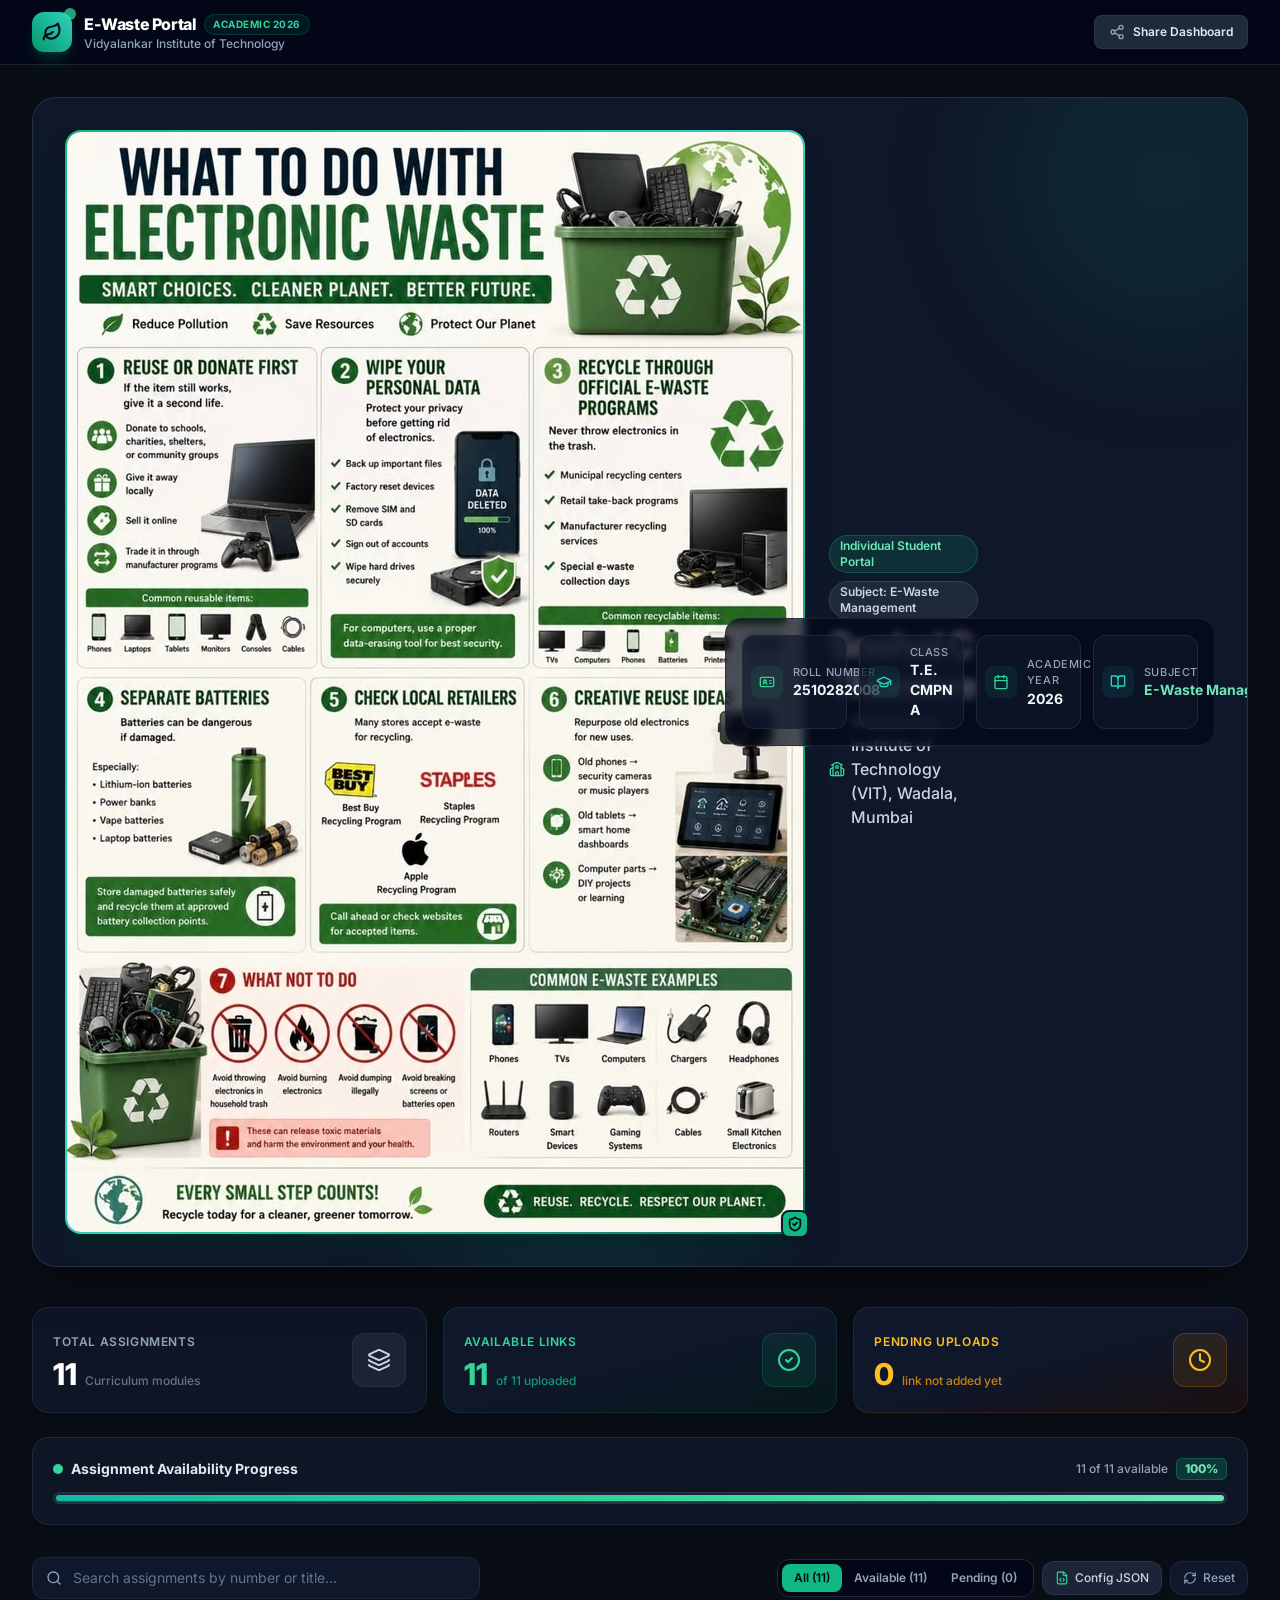
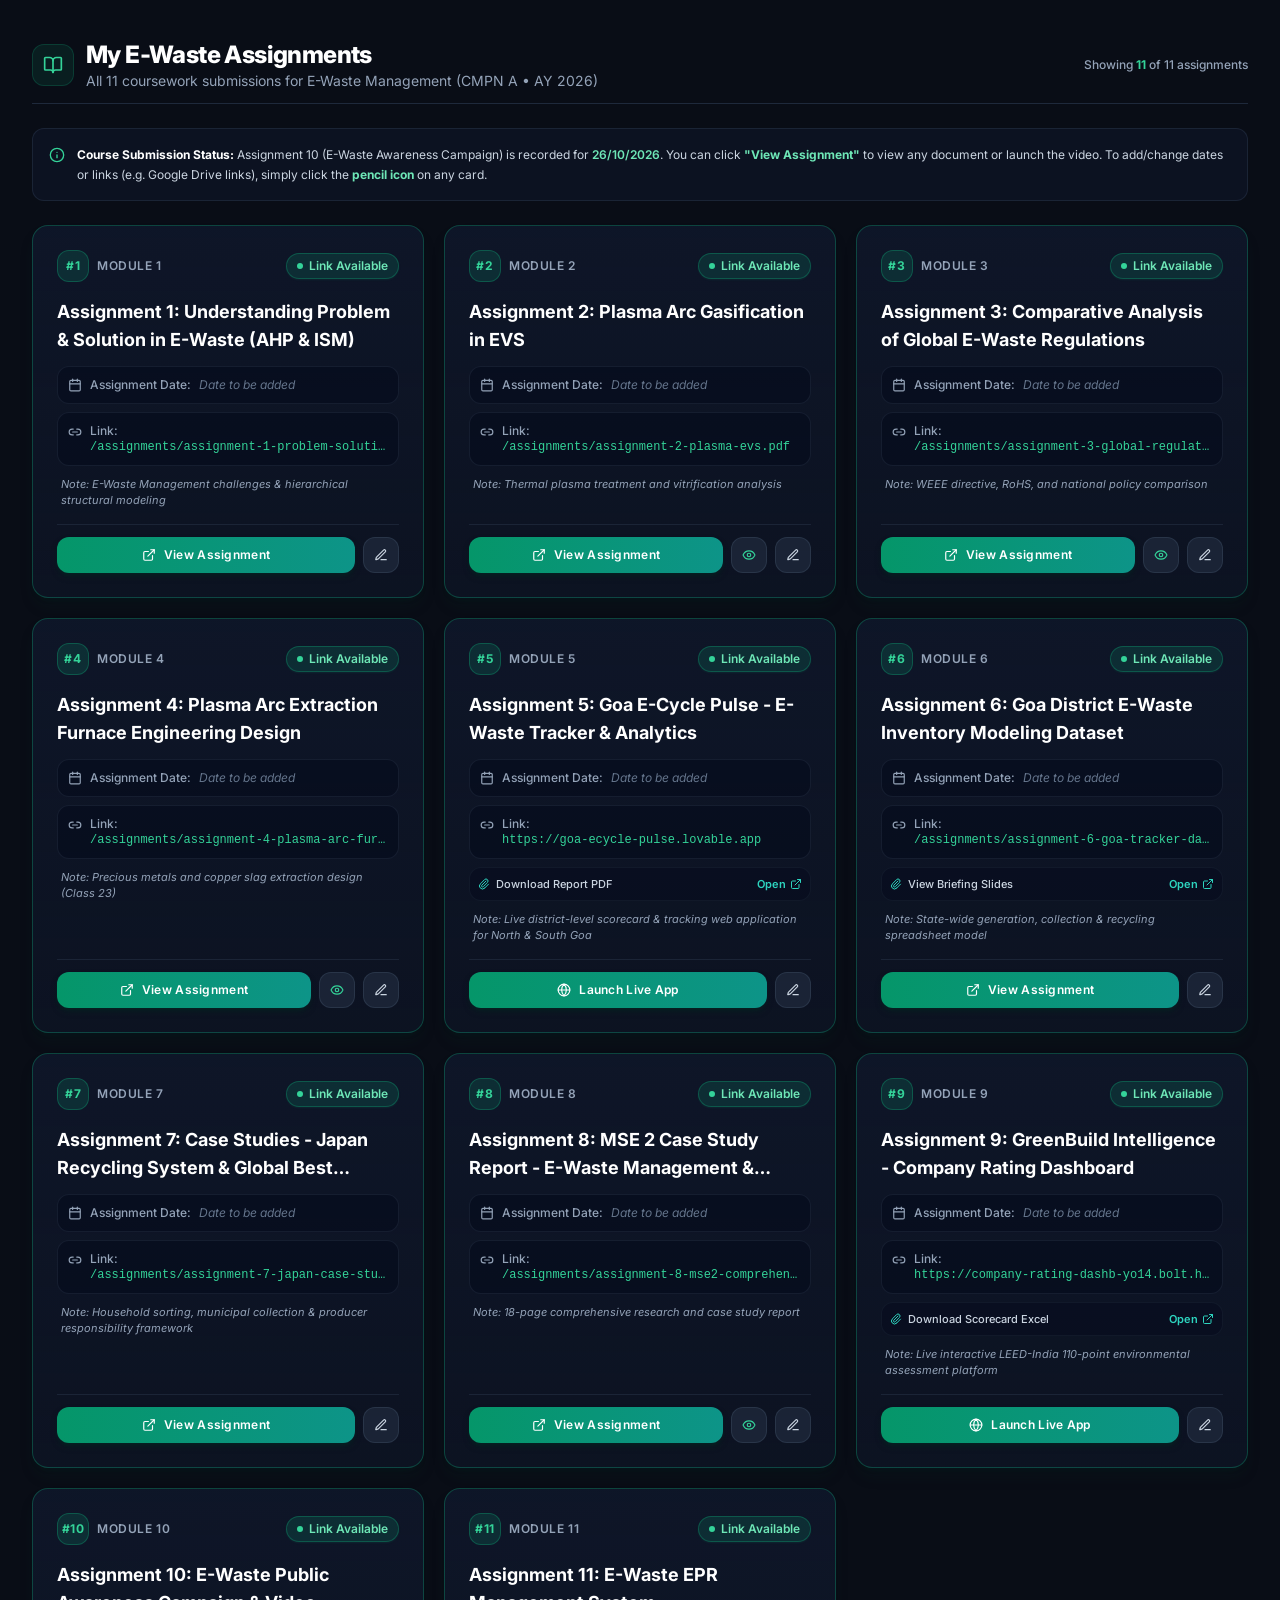
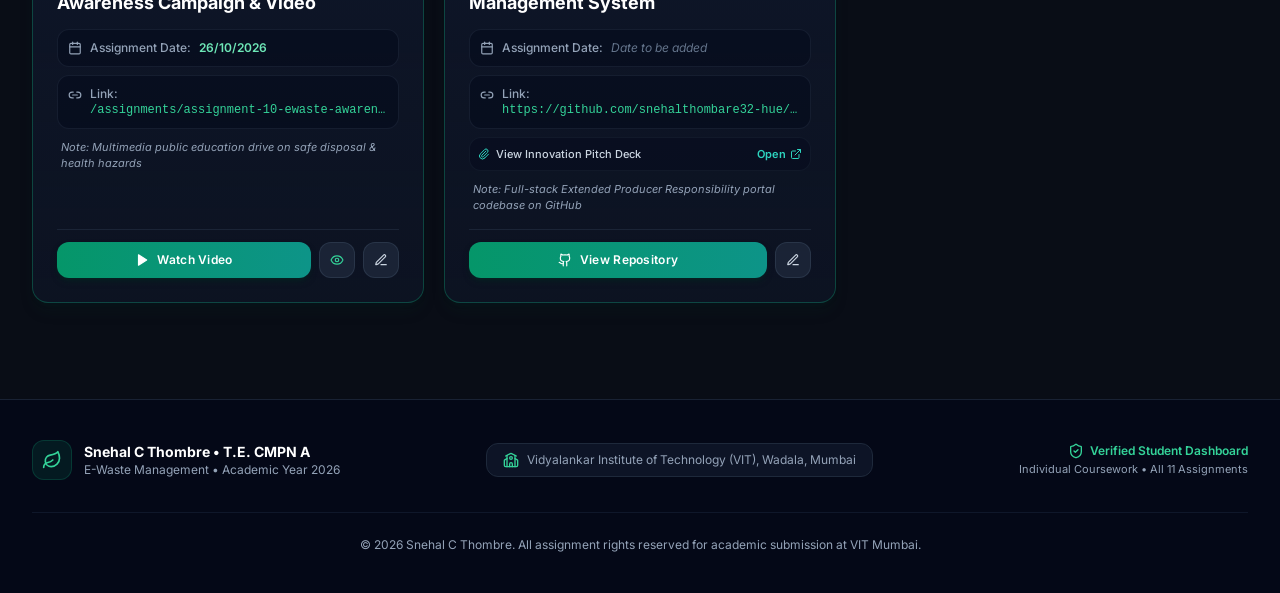
==== index.html @ 678357d2 "Deploy Snehal C Thombre E-Waste Dashboard" ====
<!doctype html>
<html lang="en">
  <head>
    <meta charset="UTF-8" />
    <link rel="icon" type="image/svg+xml" href="data:image/svg+xml,<svg xmlns='http://www.w3.org/2000/svg' viewBox='0 0 24 24' fill='none' stroke='%2310b981' stroke-width='2' stroke-linecap='round' stroke-linejoin='round'><path d='M3 6h18'/><path d='M19 6v14c0 1-1 2-2 2H7c-1 0-2-1-2-2V6'/><path d='M8 6V4c0-1 1-2 2-2h4c1 0 2 1 2 2v2'/><line x1='10' x2='10' y1='11' y2='17'/><line x1='14' x2='14' y1='11' y2='17'/></svg>" />
    <meta name="viewport" content="width=device-width, initial-scale=1.0" />
    <title>Snehal C Thombre | E-Waste Management Assignment Dashboard</title>
    <meta name="description" content="Individual Student E-Waste Management Assignment Dashboard for Snehal C Thombre, Roll No. 2510282008, Vidyalankar Institute of Technology (VIT), Mumbai." />
    <link rel="preconnect" href="https://fonts.googleapis.com">
    <link rel="preconnect" href="https://fonts.gstatic.com" crossorigin>
    <link href="https://fonts.googleapis.com/css2?family=Plus+Jakarta+Sans:wght@400;500;600;700;800&family=Inter:wght@400;500;600;700&display=swap" rel="stylesheet">
    <script type="module" crossorigin src="./assets/index-Coh-cjuI.js"></script>
    <link rel="stylesheet" crossorigin href="./assets/index-BJuwAI8t.css">
  </head>
  <body class="bg-slate-900 text-slate-100 antialiased selection:bg-emerald-500 selection:text-white min-h-screen">
    <div id="root"></div>
  </body>
</html>
---- assets/index-BJuwAI8t.css ----
*,:before,:after{--tw-border-spacing-x: 0;--tw-border-spacing-y: 0;--tw-translate-x: 0;--tw-translate-y: 0;--tw-rotate: 0;--tw-skew-x: 0;--tw-skew-y: 0;--tw-scale-x: 1;--tw-scale-y: 1;--tw-pan-x: ;--tw-pan-y: ;--tw-pinch-zoom: ;--tw-scroll-snap-strictness: proximity;--tw-gradient-from-position: ;--tw-gradient-via-position: ;--tw-gradient-to-position: ;--tw-ordinal: ;--tw-slashed-zero: ;--tw-numeric-figure: ;--tw-numeric-spacing: ;--tw-numeric-fraction: ;--tw-ring-inset: ;--tw-ring-offset-width: 0px;--tw-ring-offset-color: #fff;--tw-ring-color: rgb(59 130 246 / .5);--tw-ring-offset-shadow: 0 0 #0000;--tw-ring-shadow: 0 0 #0000;--tw-shadow: 0 0 #0000;--tw-shadow-colored: 0 0 #0000;--tw-blur: ;--tw-brightness: ;--tw-contrast: ;--tw-grayscale: ;--tw-hue-rotate: ;--tw-invert: ;--tw-saturate: ;--tw-sepia: ;--tw-drop-shadow: ;--tw-backdrop-blur: ;--tw-backdrop-brightness: ;--tw-backdrop-contrast: ;--tw-backdrop-grayscale: ;--tw-backdrop-hue-rotate: ;--tw-backdrop-invert: ;--tw-backdrop-opacity: ;--tw-backdrop-saturate: ;--tw-backdrop-sepia: ;--tw-contain-size: ;--tw-contain-layout: ;--tw-contain-paint: ;--tw-contain-style: }::backdrop{--tw-border-spacing-x: 0;--tw-border-spacing-y: 0;--tw-translate-x: 0;--tw-translate-y: 0;--tw-rotate: 0;--tw-skew-x: 0;--tw-skew-y: 0;--tw-scale-x: 1;--tw-scale-y: 1;--tw-pan-x: ;--tw-pan-y: ;--tw-pinch-zoom: ;--tw-scroll-snap-strictness: proximity;--tw-gradient-from-position: ;--tw-gradient-via-position: ;--tw-gradient-to-position: ;--tw-ordinal: ;--tw-slashed-zero: ;--tw-numeric-figure: ;--tw-numeric-spacing: ;--tw-numeric-fraction: ;--tw-ring-inset: ;--tw-ring-offset-width: 0px;--tw-ring-offset-color: #fff;--tw-ring-color: rgb(59 130 246 / .5);--tw-ring-offset-shadow: 0 0 #0000;--tw-ring-shadow: 0 0 #0000;--tw-shadow: 0 0 #0000;--tw-shadow-colored: 0 0 #0000;--tw-blur: ;--tw-brightness: ;--tw-contrast: ;--tw-grayscale: ;--tw-hue-rotate: ;--tw-invert: ;--tw-saturate: ;--tw-sepia: ;--tw-drop-shadow: ;--tw-backdrop-blur: ;--tw-backdrop-brightness: ;--tw-backdrop-contrast: ;--tw-backdrop-grayscale: ;--tw-backdrop-hue-rotate: ;--tw-backdrop-invert: ;--tw-backdrop-opacity: ;--tw-backdrop-saturate: ;--tw-backdrop-sepia: ;--tw-contain-size: ;--tw-contain-layout: ;--tw-contain-paint: ;--tw-contain-style: }*,:before,:after{box-sizing:border-box;border-width:0;border-style:solid;border-color:#e5e7eb}:before,:after{--tw-content: ""}html,:host{line-height:1.5;-webkit-text-size-adjust:100%;-moz-tab-size:4;-o-tab-size:4;tab-size:4;font-family:Inter,system-ui,-apple-system,Segoe UI,Roboto,sans-serif;font-feature-settings:normal;font-variation-settings:normal;-webkit-tap-highlight-color:transparent}body{margin:0;line-height:inherit}hr{height:0;color:inherit;border-top-width:1px}abbr:where([title]){-webkit-text-decoration:underline dotted;text-decoration:underline dotted}h1,h2,h3,h4,h5,h6{font-size:inherit;font-weight:inherit}a{color:inherit;text-decoration:inherit}b,strong{font-weight:bolder}code,kbd,samp,pre{font-family:ui-monospace,SFMono-Regular,Menlo,Monaco,Consolas,Liberation Mono,Courier New,monospace;font-feature-settings:normal;font-variation-settings:normal;font-size:1em}small{font-size:80%}sub,sup{font-size:75%;line-height:0;position:relative;vertical-align:baseline}sub{bottom:-.25em}sup{top:-.5em}table{text-indent:0;border-color:inherit;border-collapse:collapse}button,input,optgroup,select,textarea{font-family:inherit;font-feature-settings:inherit;font-variation-settings:inherit;font-size:100%;font-weight:inherit;line-height:inherit;letter-spacing:inherit;color:inherit;margin:0;padding:0}button,select{text-transform:none}button,input:where([type=button]),input:where([type=reset]),input:where([type=submit]){-webkit-appearance:button;background-color:transparent;background-image:none}:-moz-focusring{outline:auto}:-moz-ui-invalid{box-shadow:none}progress{vertical-align:baseline}::-webkit-inner-spin-button,::-webkit-outer-spin-button{height:auto}[type=search]{-webkit-appearance:textfield;outline-offset:-2px}::-webkit-search-decoration{-webkit-appearance:none}::-webkit-file-upload-button{-webkit-appearance:button;font:inherit}summary{display:list-item}blockquote,dl,dd,h1,h2,h3,h4,h5,h6,hr,figure,p,pre{margin:0}fieldset{margin:0;padding:0}legend{padding:0}ol,ul,menu{list-style:none;margin:0;padding:0}dialog{padding:0}textarea{resize:vertical}input::-moz-placeholder,textarea::-moz-placeholder{opacity:1;color:#9ca3af}input::placeholder,textarea::placeholder{opacity:1;color:#9ca3af}button,[role=button]{cursor:pointer}:disabled{cursor:default}img,svg,video,canvas,audio,iframe,embed,object{display:block;vertical-align:middle}img,video{max-width:100%;height:auto}[hidden]:where(:not([hidden=until-found])){display:none}body{font-family:Plus Jakarta Sans,Inter,system-ui,-apple-system,sans-serif;background-color:#0b1120;color:#f1f5f9}.pointer-events-none{pointer-events:none}.fixed{position:fixed}.absolute{position:absolute}.relative{position:relative}.sticky{position:sticky}.inset-0{top:0;right:0;bottom:0;left:0}.-bottom-1{bottom:-.25rem}.-right-1{right:-.25rem}.-top-1{top:-.25rem}.bottom-0{bottom:0}.bottom-6{bottom:1.5rem}.left-1\/3{left:33.333333%}.left-3{left:.75rem}.left-3\.5{left:.875rem}.right-0{right:0}.right-3{right:.75rem}.right-6{right:1.5rem}.top-0{top:0}.top-1\/2{top:50%}.z-10{z-index:10}.z-40{z-index:40}.z-50{z-index:50}.mx-auto{margin-left:auto;margin-right:auto}.-mb-20{margin-bottom:-5rem}.-mr-20{margin-right:-5rem}.-mt-20{margin-top:-5rem}.mb-0\.5{margin-bottom:.125rem}.mb-1{margin-bottom:.25rem}.mb-1\.5{margin-bottom:.375rem}.mb-3{margin-bottom:.75rem}.mb-4{margin-bottom:1rem}.ml-2{margin-left:.5rem}.mr-1\.5{margin-right:.375rem}.mt-0\.5{margin-top:.125rem}.mt-1{margin-top:.25rem}.mt-1\.5{margin-top:.375rem}.mt-16{margin-top:4rem}.mt-3{margin-top:.75rem}.mt-4{margin-top:1rem}.mt-5{margin-top:1.25rem}.mt-8{margin-top:2rem}.line-clamp-2{overflow:hidden;display:-webkit-box;-webkit-box-orient:vertical;-webkit-line-clamp:2}.block{display:block}.flex{display:flex}.inline-flex{display:inline-flex}.grid{display:grid}.hidden{display:none}.h-1\.5{height:.375rem}.h-10{height:2.5rem}.h-16{height:4rem}.h-2\.5{height:.625rem}.h-3{height:.75rem}.h-3\.5{height:.875rem}.h-4{height:1rem}.h-5{height:1.25rem}.h-6{height:1.5rem}.h-72{height:18rem}.h-8{height:2rem}.h-80{height:20rem}.h-full{height:100%}.max-h-\[65vh\]{max-height:65vh}.max-h-\[90vh\]{max-height:90vh}.max-h-\[92vh\]{max-height:92vh}.min-h-0{min-height:0px}.min-h-\[240px\]{min-height:240px}.min-h-\[260px\]{min-height:260px}.min-h-\[300px\]{min-height:300px}.min-h-\[60vh\]{min-height:60vh}.min-h-screen{min-height:100vh}.w-1\.5{width:.375rem}.w-10{width:2.5rem}.w-2\.5{width:.625rem}.w-3{width:.75rem}.w-3\.5{width:.875rem}.w-4{width:1rem}.w-5{width:1.25rem}.w-6{width:1.5rem}.w-72{width:18rem}.w-8{width:2rem}.w-80{width:20rem}.w-full{width:100%}.min-w-0{min-width:0px}.max-w-2xl{max-width:42rem}.max-w-4xl{max-width:56rem}.max-w-7xl{max-width:80rem}.max-w-\[130px\]{max-width:130px}.max-w-lg{max-width:32rem}.max-w-md{max-width:28rem}.max-w-sm{max-width:24rem}.flex-1{flex:1 1 0%}.flex-shrink-0{flex-shrink:0}.-translate-y-1\/2{--tw-translate-y: -50%;transform:translate(var(--tw-translate-x),var(--tw-translate-y)) rotate(var(--tw-rotate)) skew(var(--tw-skew-x)) skewY(var(--tw-skew-y)) scaleX(var(--tw-scale-x)) scaleY(var(--tw-scale-y))}@keyframes ping{75%,to{transform:scale(2);opacity:0}}.animate-ping{animation:ping 1s cubic-bezier(0,0,.2,1) infinite}@keyframes pulse{50%{opacity:.5}}.animate-pulse{animation:pulse 2s cubic-bezier(.4,0,.6,1) infinite}.cursor-pointer{cursor:pointer}.grid-cols-1{grid-template-columns:repeat(1,minmax(0,1fr))}.grid-cols-2{grid-template-columns:repeat(2,minmax(0,1fr))}.flex-col{flex-direction:column}.flex-wrap{flex-wrap:wrap}.items-start{align-items:flex-start}.items-center{align-items:center}.items-baseline{align-items:baseline}.justify-end{justify-content:flex-end}.justify-center{justify-content:center}.justify-between{justify-content:space-between}.gap-1{gap:.25rem}.gap-1\.5{gap:.375rem}.gap-2{gap:.5rem}.gap-2\.5{gap:.625rem}.gap-3{gap:.75rem}.gap-4{gap:1rem}.gap-5{gap:1.25rem}.gap-6{gap:1.5rem}.space-y-1>:not([hidden])~:not([hidden]){--tw-space-y-reverse: 0;margin-top:calc(.25rem * calc(1 - var(--tw-space-y-reverse)));margin-bottom:calc(.25rem * var(--tw-space-y-reverse))}.space-y-1\.5>:not([hidden])~:not([hidden]){--tw-space-y-reverse: 0;margin-top:calc(.375rem * calc(1 - var(--tw-space-y-reverse)));margin-bottom:calc(.375rem * var(--tw-space-y-reverse))}.space-y-10>:not([hidden])~:not([hidden]){--tw-space-y-reverse: 0;margin-top:calc(2.5rem * calc(1 - var(--tw-space-y-reverse)));margin-bottom:calc(2.5rem * var(--tw-space-y-reverse))}.space-y-2>:not([hidden])~:not([hidden]){--tw-space-y-reverse: 0;margin-top:calc(.5rem * calc(1 - var(--tw-space-y-reverse)));margin-bottom:calc(.5rem * var(--tw-space-y-reverse))}.space-y-4>:not([hidden])~:not([hidden]){--tw-space-y-reverse: 0;margin-top:calc(1rem * calc(1 - var(--tw-space-y-reverse)));margin-bottom:calc(1rem * var(--tw-space-y-reverse))}.space-y-6>:not([hidden])~:not([hidden]){--tw-space-y-reverse: 0;margin-top:calc(1.5rem * calc(1 - var(--tw-space-y-reverse)));margin-bottom:calc(1.5rem * var(--tw-space-y-reverse))}.overflow-auto{overflow:auto}.overflow-hidden{overflow:hidden}.overflow-y-auto{overflow-y:auto}.truncate{overflow:hidden;text-overflow:ellipsis;white-space:nowrap}.rounded-2xl{border-radius:1rem}.rounded-3xl{border-radius:1.5rem}.rounded-\[14px\]{border-radius:14px}.rounded-full{border-radius:9999px}.rounded-lg{border-radius:.5rem}.rounded-md{border-radius:.375rem}.rounded-xl{border-radius:.75rem}.border{border-width:1px}.border-0{border-width:0px}.border-2{border-width:2px}.border-b{border-bottom-width:1px}.border-t{border-top-width:1px}.border-amber-500\/20{border-color:#f59e0b33}.border-amber-500\/25{border-color:#f59e0b40}.border-amber-900\/40{border-color:#78350f66}.border-emerald-500\/20{border-color:#10b98133}.border-emerald-500\/30{border-color:#10b9814d}.border-emerald-500\/40{border-color:#10b98166}.border-emerald-900\/50{border-color:#064e3b80}.border-red-500\/80{border-color:#ef4444cc}.border-slate-700{--tw-border-opacity: 1;border-color:rgb(51 65 85 / var(--tw-border-opacity, 1))}.border-slate-700\/50{border-color:#33415580}.border-slate-700\/60{border-color:#33415599}.border-slate-700\/80{border-color:#334155cc}.border-slate-800{--tw-border-opacity: 1;border-color:rgb(30 41 59 / var(--tw-border-opacity, 1))}.border-slate-800\/40{border-color:#1e293b66}.border-slate-800\/60{border-color:#1e293b99}.border-slate-800\/80{border-color:#1e293bcc}.border-slate-900{--tw-border-opacity: 1;border-color:rgb(15 23 42 / var(--tw-border-opacity, 1))}.bg-\[\#090d16\]{--tw-bg-opacity: 1;background-color:rgb(9 13 22 / var(--tw-bg-opacity, 1))}.bg-amber-500\/10{background-color:#f59e0b1a}.bg-black\/60{background-color:#0009}.bg-emerald-400{--tw-bg-opacity: 1;background-color:rgb(52 211 153 / var(--tw-bg-opacity, 1))}.bg-emerald-500{--tw-bg-opacity: 1;background-color:rgb(16 185 129 / var(--tw-bg-opacity, 1))}.bg-emerald-500\/10{background-color:#10b9811a}.bg-emerald-500\/15{background-color:#10b98126}.bg-emerald-500\/20{background-color:#10b98133}.bg-slate-800{--tw-bg-opacity: 1;background-color:rgb(30 41 59 / var(--tw-bg-opacity, 1))}.bg-slate-800\/80{background-color:#1e293bcc}.bg-slate-800\/90{background-color:#1e293be6}.bg-slate-900{--tw-bg-opacity: 1;background-color:rgb(15 23 42 / var(--tw-bg-opacity, 1))}.bg-slate-900\/40{background-color:#0f172a66}.bg-slate-900\/60{background-color:#0f172a99}.bg-slate-900\/70{background-color:#0f172ab3}.bg-slate-900\/80{background-color:#0f172acc}.bg-slate-950{--tw-bg-opacity: 1;background-color:rgb(2 6 23 / var(--tw-bg-opacity, 1))}.bg-slate-950\/30{background-color:#0206174d}.bg-slate-950\/40{background-color:#02061766}.bg-slate-950\/70{background-color:#020617b3}.bg-slate-950\/80{background-color:#020617cc}.bg-slate-950\/85{background-color:#020617d9}.bg-teal-500\/10{background-color:#14b8a61a}.bg-gradient-to-b{background-image:linear-gradient(to bottom,var(--tw-gradient-stops))}.bg-gradient-to-br{background-image:linear-gradient(to bottom right,var(--tw-gradient-stops))}.bg-gradient-to-r{background-image:linear-gradient(to right,var(--tw-gradient-stops))}.bg-gradient-to-tr{background-image:linear-gradient(to top right,var(--tw-gradient-stops))}.from-emerald-500{--tw-gradient-from: #10b981 var(--tw-gradient-from-position);--tw-gradient-to: rgb(16 185 129 / 0) var(--tw-gradient-to-position);--tw-gradient-stops: var(--tw-gradient-from), var(--tw-gradient-to)}.from-emerald-600{--tw-gradient-from: #059669 var(--tw-gradient-from-position);--tw-gradient-to: rgb(5 150 105 / 0) var(--tw-gradient-to-position);--tw-gradient-stops: var(--tw-gradient-from), var(--tw-gradient-to)}.from-slate-900{--tw-gradient-from: #0f172a var(--tw-gradient-from-position);--tw-gradient-to: rgb(15 23 42 / 0) var(--tw-gradient-to-position);--tw-gradient-stops: var(--tw-gradient-from), var(--tw-gradient-to)}.from-slate-900\/90{--tw-gradient-from: rgb(15 23 42 / .9) var(--tw-gradient-from-position);--tw-gradient-to: rgb(15 23 42 / 0) var(--tw-gradient-to-position);--tw-gradient-stops: var(--tw-gradient-from), var(--tw-gradient-to)}.from-teal-500{--tw-gradient-from: #14b8a6 var(--tw-gradient-from-position);--tw-gradient-to: rgb(20 184 166 / 0) var(--tw-gradient-to-position);--tw-gradient-stops: var(--tw-gradient-from), var(--tw-gradient-to)}.via-emerald-400{--tw-gradient-to: rgb(52 211 153 / 0) var(--tw-gradient-to-position);--tw-gradient-stops: var(--tw-gradient-from), #34d399 var(--tw-gradient-via-position), var(--tw-gradient-to)}.via-slate-900{--tw-gradient-to: rgb(15 23 42 / 0) var(--tw-gradient-to-position);--tw-gradient-stops: var(--tw-gradient-from), #0f172a var(--tw-gradient-via-position), var(--tw-gradient-to)}.via-teal-400{--tw-gradient-to: rgb(45 212 191 / 0) var(--tw-gradient-to-position);--tw-gradient-stops: var(--tw-gradient-from), #2dd4bf var(--tw-gradient-via-position), var(--tw-gradient-to)}.to-amber-950\/30{--tw-gradient-to: rgb(69 26 3 / .3) var(--tw-gradient-to-position)}.to-emerald-300{--tw-gradient-to: #6ee7b7 var(--tw-gradient-to-position)}.to-emerald-700{--tw-gradient-to: #047857 var(--tw-gradient-to-position)}.to-emerald-950\/40{--tw-gradient-to: rgb(2 44 34 / .4) var(--tw-gradient-to-position)}.to-slate-900{--tw-gradient-to: #0f172a var(--tw-gradient-to-position)}.to-slate-900\/60{--tw-gradient-to: rgb(15 23 42 / .6) var(--tw-gradient-to-position)}.to-teal-400{--tw-gradient-to: #2dd4bf var(--tw-gradient-to-position)}.to-teal-600{--tw-gradient-to: #0d9488 var(--tw-gradient-to-position)}.fill-current{fill:currentColor}.stroke-\[2\.5\]{stroke-width:2.5}.object-contain{-o-object-fit:contain;object-fit:contain}.object-cover{-o-object-fit:cover;object-fit:cover}.object-top{-o-object-position:top;object-position:top}.p-0\.5{padding:.125rem}.p-1{padding:.25rem}.p-1\.5{padding:.375rem}.p-2{padding:.5rem}.p-2\.5{padding:.625rem}.p-3{padding:.75rem}.p-3\.5{padding:.875rem}.p-4{padding:1rem}.p-5{padding:1.25rem}.p-6{padding:1.5rem}.p-8{padding:2rem}.px-1{padding-left:.25rem;padding-right:.25rem}.px-2{padding-left:.5rem;padding-right:.5rem}.px-2\.5{padding-left:.625rem;padding-right:.625rem}.px-3{padding-left:.75rem;padding-right:.75rem}.px-3\.5{padding-left:.875rem;padding-right:.875rem}.px-4{padding-left:1rem;padding-right:1rem}.px-5{padding-left:1.25rem;padding-right:1.25rem}.py-0\.5{padding-top:.125rem;padding-bottom:.125rem}.py-1{padding-top:.25rem;padding-bottom:.25rem}.py-1\.5{padding-top:.375rem;padding-bottom:.375rem}.py-10{padding-top:2.5rem;padding-bottom:2.5rem}.py-16{padding-top:4rem;padding-bottom:4rem}.py-2{padding-top:.5rem;padding-bottom:.5rem}.py-2\.5{padding-top:.625rem;padding-bottom:.625rem}.py-3{padding-top:.75rem;padding-bottom:.75rem}.py-8{padding-top:2rem;padding-bottom:2rem}.pb-3{padding-bottom:.75rem}.pb-4{padding-bottom:1rem}.pl-10{padding-left:2.5rem}.pl-9{padding-left:2.25rem}.pr-1{padding-right:.25rem}.pr-3{padding-right:.75rem}.pr-4{padding-right:1rem}.pt-0\.5{padding-top:.125rem}.pt-2{padding-top:.5rem}.pt-3{padding-top:.75rem}.pt-4{padding-top:1rem}.pt-6{padding-top:1.5rem}.text-center{text-align:center}.font-mono{font-family:ui-monospace,SFMono-Regular,Menlo,Monaco,Consolas,Liberation Mono,Courier New,monospace}.font-sans{font-family:Inter,system-ui,-apple-system,Segoe UI,Roboto,sans-serif}.text-2xl{font-size:1.5rem;line-height:2rem}.text-3xl{font-size:1.875rem;line-height:2.25rem}.text-\[10px\]{font-size:10px}.text-\[11px\]{font-size:11px}.text-base{font-size:1rem;line-height:1.5rem}.text-lg{font-size:1.125rem;line-height:1.75rem}.text-sm{font-size:.875rem;line-height:1.25rem}.text-xs{font-size:.75rem;line-height:1rem}.font-bold{font-weight:700}.font-extrabold{font-weight:800}.font-medium{font-weight:500}.font-semibold{font-weight:600}.uppercase{text-transform:uppercase}.italic{font-style:italic}.leading-relaxed{line-height:1.625}.tracking-tight{letter-spacing:-.025em}.tracking-wide{letter-spacing:.025em}.tracking-wider{letter-spacing:.05em}.text-amber-300{--tw-text-opacity: 1;color:rgb(252 211 77 / var(--tw-text-opacity, 1))}.text-amber-400{--tw-text-opacity: 1;color:rgb(251 191 36 / var(--tw-text-opacity, 1))}.text-amber-400\/90{color:#fbbf24e6}.text-amber-500\/80{color:#f59e0bcc}.text-emerald-300{--tw-text-opacity: 1;color:rgb(110 231 183 / var(--tw-text-opacity, 1))}.text-emerald-400{--tw-text-opacity: 1;color:rgb(52 211 153 / var(--tw-text-opacity, 1))}.text-emerald-500\/80{color:#10b981cc}.text-red-400{--tw-text-opacity: 1;color:rgb(248 113 113 / var(--tw-text-opacity, 1))}.text-slate-100{--tw-text-opacity: 1;color:rgb(241 245 249 / var(--tw-text-opacity, 1))}.text-slate-200{--tw-text-opacity: 1;color:rgb(226 232 240 / var(--tw-text-opacity, 1))}.text-slate-300{--tw-text-opacity: 1;color:rgb(203 213 225 / var(--tw-text-opacity, 1))}.text-slate-400{--tw-text-opacity: 1;color:rgb(148 163 184 / var(--tw-text-opacity, 1))}.text-slate-500{--tw-text-opacity: 1;color:rgb(100 116 139 / var(--tw-text-opacity, 1))}.text-slate-950{--tw-text-opacity: 1;color:rgb(2 6 23 / var(--tw-text-opacity, 1))}.text-teal-400{--tw-text-opacity: 1;color:rgb(45 212 191 / var(--tw-text-opacity, 1))}.text-white{--tw-text-opacity: 1;color:rgb(255 255 255 / var(--tw-text-opacity, 1))}.antialiased{-webkit-font-smoothing:antialiased;-moz-osx-font-smoothing:grayscale}.placeholder-slate-500::-moz-placeholder{--tw-placeholder-opacity: 1;color:rgb(100 116 139 / var(--tw-placeholder-opacity, 1))}.placeholder-slate-500::placeholder{--tw-placeholder-opacity: 1;color:rgb(100 116 139 / var(--tw-placeholder-opacity, 1))}.placeholder-slate-600::-moz-placeholder{--tw-placeholder-opacity: 1;color:rgb(71 85 105 / var(--tw-placeholder-opacity, 1))}.placeholder-slate-600::placeholder{--tw-placeholder-opacity: 1;color:rgb(71 85 105 / var(--tw-placeholder-opacity, 1))}.opacity-75{opacity:.75}.shadow-2xl{--tw-shadow: 0 25px 50px -12px rgb(0 0 0 / .25);--tw-shadow-colored: 0 25px 50px -12px var(--tw-shadow-color);box-shadow:var(--tw-ring-offset-shadow, 0 0 #0000),var(--tw-ring-shadow, 0 0 #0000),var(--tw-shadow)}.shadow-lg{--tw-shadow: 0 10px 15px -3px rgb(0 0 0 / .1), 0 4px 6px -4px rgb(0 0 0 / .1);--tw-shadow-colored: 0 10px 15px -3px var(--tw-shadow-color), 0 4px 6px -4px var(--tw-shadow-color);box-shadow:var(--tw-ring-offset-shadow, 0 0 #0000),var(--tw-ring-shadow, 0 0 #0000),var(--tw-shadow)}.shadow-md{--tw-shadow: 0 4px 6px -1px rgb(0 0 0 / .1), 0 2px 4px -2px rgb(0 0 0 / .1);--tw-shadow-colored: 0 4px 6px -1px var(--tw-shadow-color), 0 2px 4px -2px var(--tw-shadow-color);box-shadow:var(--tw-ring-offset-shadow, 0 0 #0000),var(--tw-ring-shadow, 0 0 #0000),var(--tw-shadow)}.shadow-sm{--tw-shadow: 0 1px 2px 0 rgb(0 0 0 / .05);--tw-shadow-colored: 0 1px 2px 0 var(--tw-shadow-color);box-shadow:var(--tw-ring-offset-shadow, 0 0 #0000),var(--tw-ring-shadow, 0 0 #0000),var(--tw-shadow)}.shadow-xl{--tw-shadow: 0 20px 25px -5px rgb(0 0 0 / .1), 0 8px 10px -6px rgb(0 0 0 / .1);--tw-shadow-colored: 0 20px 25px -5px var(--tw-shadow-color), 0 8px 10px -6px var(--tw-shadow-color);box-shadow:var(--tw-ring-offset-shadow, 0 0 #0000),var(--tw-ring-shadow, 0 0 #0000),var(--tw-shadow)}.shadow-black{--tw-shadow-color: #000;--tw-shadow: var(--tw-shadow-colored)}.shadow-black\/40{--tw-shadow-color: rgb(0 0 0 / .4);--tw-shadow: var(--tw-shadow-colored)}.shadow-emerald-500\/10{--tw-shadow-color: rgb(16 185 129 / .1);--tw-shadow: var(--tw-shadow-colored)}.shadow-emerald-500\/20{--tw-shadow-color: rgb(16 185 129 / .2);--tw-shadow: var(--tw-shadow-colored)}.shadow-emerald-500\/25{--tw-shadow-color: rgb(16 185 129 / .25);--tw-shadow: var(--tw-shadow-colored)}.shadow-emerald-500\/50{--tw-shadow-color: rgb(16 185 129 / .5);--tw-shadow: var(--tw-shadow-colored)}.shadow-emerald-950\/20{--tw-shadow-color: rgb(2 44 34 / .2);--tw-shadow: var(--tw-shadow-colored)}.shadow-emerald-950\/50{--tw-shadow-color: rgb(2 44 34 / .5);--tw-shadow: var(--tw-shadow-colored)}.outline-none{outline:2px solid transparent;outline-offset:2px}.blur-3xl{--tw-blur: blur(64px);filter:var(--tw-blur) var(--tw-brightness) var(--tw-contrast) var(--tw-grayscale) var(--tw-hue-rotate) var(--tw-invert) var(--tw-saturate) var(--tw-sepia) var(--tw-drop-shadow)}.filter{filter:var(--tw-blur) var(--tw-brightness) var(--tw-contrast) var(--tw-grayscale) var(--tw-hue-rotate) var(--tw-invert) var(--tw-saturate) var(--tw-sepia) var(--tw-drop-shadow)}.backdrop-blur-md{--tw-backdrop-blur: blur(12px);-webkit-backdrop-filter:var(--tw-backdrop-blur) var(--tw-backdrop-brightness) var(--tw-backdrop-contrast) var(--tw-backdrop-grayscale) var(--tw-backdrop-hue-rotate) var(--tw-backdrop-invert) var(--tw-backdrop-opacity) var(--tw-backdrop-saturate) var(--tw-backdrop-sepia);backdrop-filter:var(--tw-backdrop-blur) var(--tw-backdrop-brightness) var(--tw-backdrop-contrast) var(--tw-backdrop-grayscale) var(--tw-backdrop-hue-rotate) var(--tw-backdrop-invert) var(--tw-backdrop-opacity) var(--tw-backdrop-saturate) var(--tw-backdrop-sepia)}.backdrop-blur-sm{--tw-backdrop-blur: blur(4px);-webkit-backdrop-filter:var(--tw-backdrop-blur) var(--tw-backdrop-brightness) var(--tw-backdrop-contrast) var(--tw-backdrop-grayscale) var(--tw-backdrop-hue-rotate) var(--tw-backdrop-invert) var(--tw-backdrop-opacity) var(--tw-backdrop-saturate) var(--tw-backdrop-sepia);backdrop-filter:var(--tw-backdrop-blur) var(--tw-backdrop-brightness) var(--tw-backdrop-contrast) var(--tw-backdrop-grayscale) var(--tw-backdrop-hue-rotate) var(--tw-backdrop-invert) var(--tw-backdrop-opacity) var(--tw-backdrop-saturate) var(--tw-backdrop-sepia)}.transition-all{transition-property:all;transition-timing-function:cubic-bezier(.4,0,.2,1);transition-duration:.15s}.transition-colors{transition-property:color,background-color,border-color,text-decoration-color,fill,stroke;transition-timing-function:cubic-bezier(.4,0,.2,1);transition-duration:.15s}.duration-300{transition-duration:.3s}.duration-700{transition-duration:.7s}.ease-out{transition-timing-function:cubic-bezier(0,0,.2,1)}::-webkit-scrollbar{width:8px;height:8px}::-webkit-scrollbar-track{background:#0f172a}::-webkit-scrollbar-thumb{background:#334155;border-radius:4px}::-webkit-scrollbar-thumb:hover{background:#475569}.selection\:bg-emerald-500 *::-moz-selection{--tw-bg-opacity: 1;background-color:rgb(16 185 129 / var(--tw-bg-opacity, 1))}.selection\:bg-emerald-500 *::selection{--tw-bg-opacity: 1;background-color:rgb(16 185 129 / var(--tw-bg-opacity, 1))}.selection\:bg-emerald-500\/30 *::-moz-selection{background-color:#10b9814d}.selection\:bg-emerald-500\/30 *::selection{background-color:#10b9814d}.selection\:text-white *::-moz-selection{--tw-text-opacity: 1;color:rgb(255 255 255 / var(--tw-text-opacity, 1))}.selection\:text-white *::selection{--tw-text-opacity: 1;color:rgb(255 255 255 / var(--tw-text-opacity, 1))}.selection\:bg-emerald-500::-moz-selection{--tw-bg-opacity: 1;background-color:rgb(16 185 129 / var(--tw-bg-opacity, 1))}.selection\:bg-emerald-500::selection{--tw-bg-opacity: 1;background-color:rgb(16 185 129 / var(--tw-bg-opacity, 1))}.selection\:bg-emerald-500\/30::-moz-selection{background-color:#10b9814d}.selection\:bg-emerald-500\/30::selection{background-color:#10b9814d}.selection\:text-white::-moz-selection{--tw-text-opacity: 1;color:rgb(255 255 255 / var(--tw-text-opacity, 1))}.selection\:text-white::selection{--tw-text-opacity: 1;color:rgb(255 255 255 / var(--tw-text-opacity, 1))}.hover\:-translate-y-0\.5:hover{--tw-translate-y: -.125rem;transform:translate(var(--tw-translate-x),var(--tw-translate-y)) rotate(var(--tw-rotate)) skew(var(--tw-skew-x)) skewY(var(--tw-skew-y)) scaleX(var(--tw-scale-x)) scaleY(var(--tw-scale-y))}.hover\:-translate-y-1:hover{--tw-translate-y: -.25rem;transform:translate(var(--tw-translate-x),var(--tw-translate-y)) rotate(var(--tw-rotate)) skew(var(--tw-skew-x)) skewY(var(--tw-skew-y)) scaleX(var(--tw-scale-x)) scaleY(var(--tw-scale-y))}.hover\:border-amber-500\/40:hover{border-color:#f59e0b66}.hover\:border-emerald-500\/70:hover{border-color:#10b981b3}.hover\:border-red-900\/50:hover{border-color:#7f1d1d80}.hover\:border-slate-600:hover{--tw-border-opacity: 1;border-color:rgb(71 85 105 / var(--tw-border-opacity, 1))}.hover\:border-slate-700:hover{--tw-border-opacity: 1;border-color:rgb(51 65 85 / var(--tw-border-opacity, 1))}.hover\:bg-emerald-400:hover{--tw-bg-opacity: 1;background-color:rgb(52 211 153 / var(--tw-bg-opacity, 1))}.hover\:bg-red-950\/40:hover{background-color:#450a0a66}.hover\:bg-slate-700:hover{--tw-bg-opacity: 1;background-color:rgb(51 65 85 / var(--tw-bg-opacity, 1))}.hover\:bg-slate-700\/80:hover{background-color:#334155cc}.hover\:bg-slate-800:hover{--tw-bg-opacity: 1;background-color:rgb(30 41 59 / var(--tw-bg-opacity, 1))}.hover\:from-emerald-500:hover{--tw-gradient-from: #10b981 var(--tw-gradient-from-position);--tw-gradient-to: rgb(16 185 129 / 0) var(--tw-gradient-to-position);--tw-gradient-stops: var(--tw-gradient-from), var(--tw-gradient-to)}.hover\:to-teal-500:hover{--tw-gradient-to: #14b8a6 var(--tw-gradient-to-position)}.hover\:text-red-300:hover{--tw-text-opacity: 1;color:rgb(252 165 165 / var(--tw-text-opacity, 1))}.hover\:text-teal-300:hover{--tw-text-opacity: 1;color:rgb(94 234 212 / var(--tw-text-opacity, 1))}.hover\:text-white:hover{--tw-text-opacity: 1;color:rgb(255 255 255 / var(--tw-text-opacity, 1))}.hover\:underline:hover{text-decoration-line:underline}.hover\:shadow-emerald-900\/40:hover{--tw-shadow-color: rgb(6 78 59 / .4);--tw-shadow: var(--tw-shadow-colored)}.hover\:shadow-emerald-900\/60:hover{--tw-shadow-color: rgb(6 78 59 / .6);--tw-shadow: var(--tw-shadow-colored)}.focus\:border-emerald-500:focus{--tw-border-opacity: 1;border-color:rgb(16 185 129 / var(--tw-border-opacity, 1))}.focus\:border-emerald-500\/60:focus{border-color:#10b98199}.focus\:border-red-500:focus{--tw-border-opacity: 1;border-color:rgb(239 68 68 / var(--tw-border-opacity, 1))}.focus\:ring-1:focus{--tw-ring-offset-shadow: var(--tw-ring-inset) 0 0 0 var(--tw-ring-offset-width) var(--tw-ring-offset-color);--tw-ring-shadow: var(--tw-ring-inset) 0 0 0 calc(1px + var(--tw-ring-offset-width)) var(--tw-ring-color);box-shadow:var(--tw-ring-offset-shadow),var(--tw-ring-shadow),var(--tw-shadow, 0 0 #0000)}.focus\:ring-2:focus{--tw-ring-offset-shadow: var(--tw-ring-inset) 0 0 0 var(--tw-ring-offset-width) var(--tw-ring-offset-color);--tw-ring-shadow: var(--tw-ring-inset) 0 0 0 calc(2px + var(--tw-ring-offset-width)) var(--tw-ring-color);box-shadow:var(--tw-ring-offset-shadow),var(--tw-ring-shadow),var(--tw-shadow, 0 0 #0000)}.focus\:ring-emerald-500:focus{--tw-ring-opacity: 1;--tw-ring-color: rgb(16 185 129 / var(--tw-ring-opacity, 1))}.focus\:ring-emerald-500\/20:focus{--tw-ring-color: rgb(16 185 129 / .2)}.focus\:ring-red-500:focus{--tw-ring-opacity: 1;--tw-ring-color: rgb(239 68 68 / var(--tw-ring-opacity, 1))}.active\:scale-95:active{--tw-scale-x: .95;--tw-scale-y: .95;transform:translate(var(--tw-translate-x),var(--tw-translate-y)) rotate(var(--tw-rotate)) skew(var(--tw-skew-x)) skewY(var(--tw-skew-y)) scaleX(var(--tw-scale-x)) scaleY(var(--tw-scale-y))}.active\:scale-\[0\.98\]:active{--tw-scale-x: .98;--tw-scale-y: .98;transform:translate(var(--tw-translate-x),var(--tw-translate-y)) rotate(var(--tw-rotate)) skew(var(--tw-skew-x)) skewY(var(--tw-skew-y)) scaleX(var(--tw-scale-x)) scaleY(var(--tw-scale-y))}.group:hover .group-hover\:text-emerald-300{--tw-text-opacity: 1;color:rgb(110 231 183 / var(--tw-text-opacity, 1))}@media (min-width: 640px){.sm\:inline{display:inline}.sm\:max-w-none{max-width:none}.sm\:grid-cols-4{grid-template-columns:repeat(4,minmax(0,1fr))}.sm\:flex-row{flex-direction:row}.sm\:items-center{align-items:center}.sm\:gap-3{gap:.75rem}.sm\:gap-6{gap:1.5rem}.sm\:p-4{padding:1rem}.sm\:p-6{padding:1.5rem}.sm\:px-6{padding-left:1.5rem;padding-right:1.5rem}.sm\:text-3xl{font-size:1.875rem;line-height:2.25rem}.sm\:text-base{font-size:1rem;line-height:1.5rem}.sm\:text-lg{font-size:1.125rem;line-height:1.75rem}.sm\:text-sm{font-size:.875rem;line-height:1.25rem}}@media (min-width: 768px){.md\:grid-cols-2{grid-template-columns:repeat(2,minmax(0,1fr))}.md\:grid-cols-3{grid-template-columns:repeat(3,minmax(0,1fr))}.md\:flex-row{flex-direction:row}.md\:items-end{align-items:flex-end}.md\:items-center{align-items:center}.md\:p-8{padding:2rem}}@media (min-width: 1024px){.lg\:grid-cols-2{grid-template-columns:repeat(2,minmax(0,1fr))}.lg\:grid-cols-3{grid-template-columns:repeat(3,minmax(0,1fr))}.lg\:flex-row{flex-direction:row}.lg\:items-center{align-items:center}.lg\:justify-between{justify-content:space-between}.lg\:px-8{padding-left:2rem;padding-right:2rem}.lg\:text-4xl{font-size:2.25rem;line-height:2.5rem}}@media (min-width: 1280px){.xl\:grid-cols-4{grid-template-columns:repeat(4,minmax(0,1fr))}}
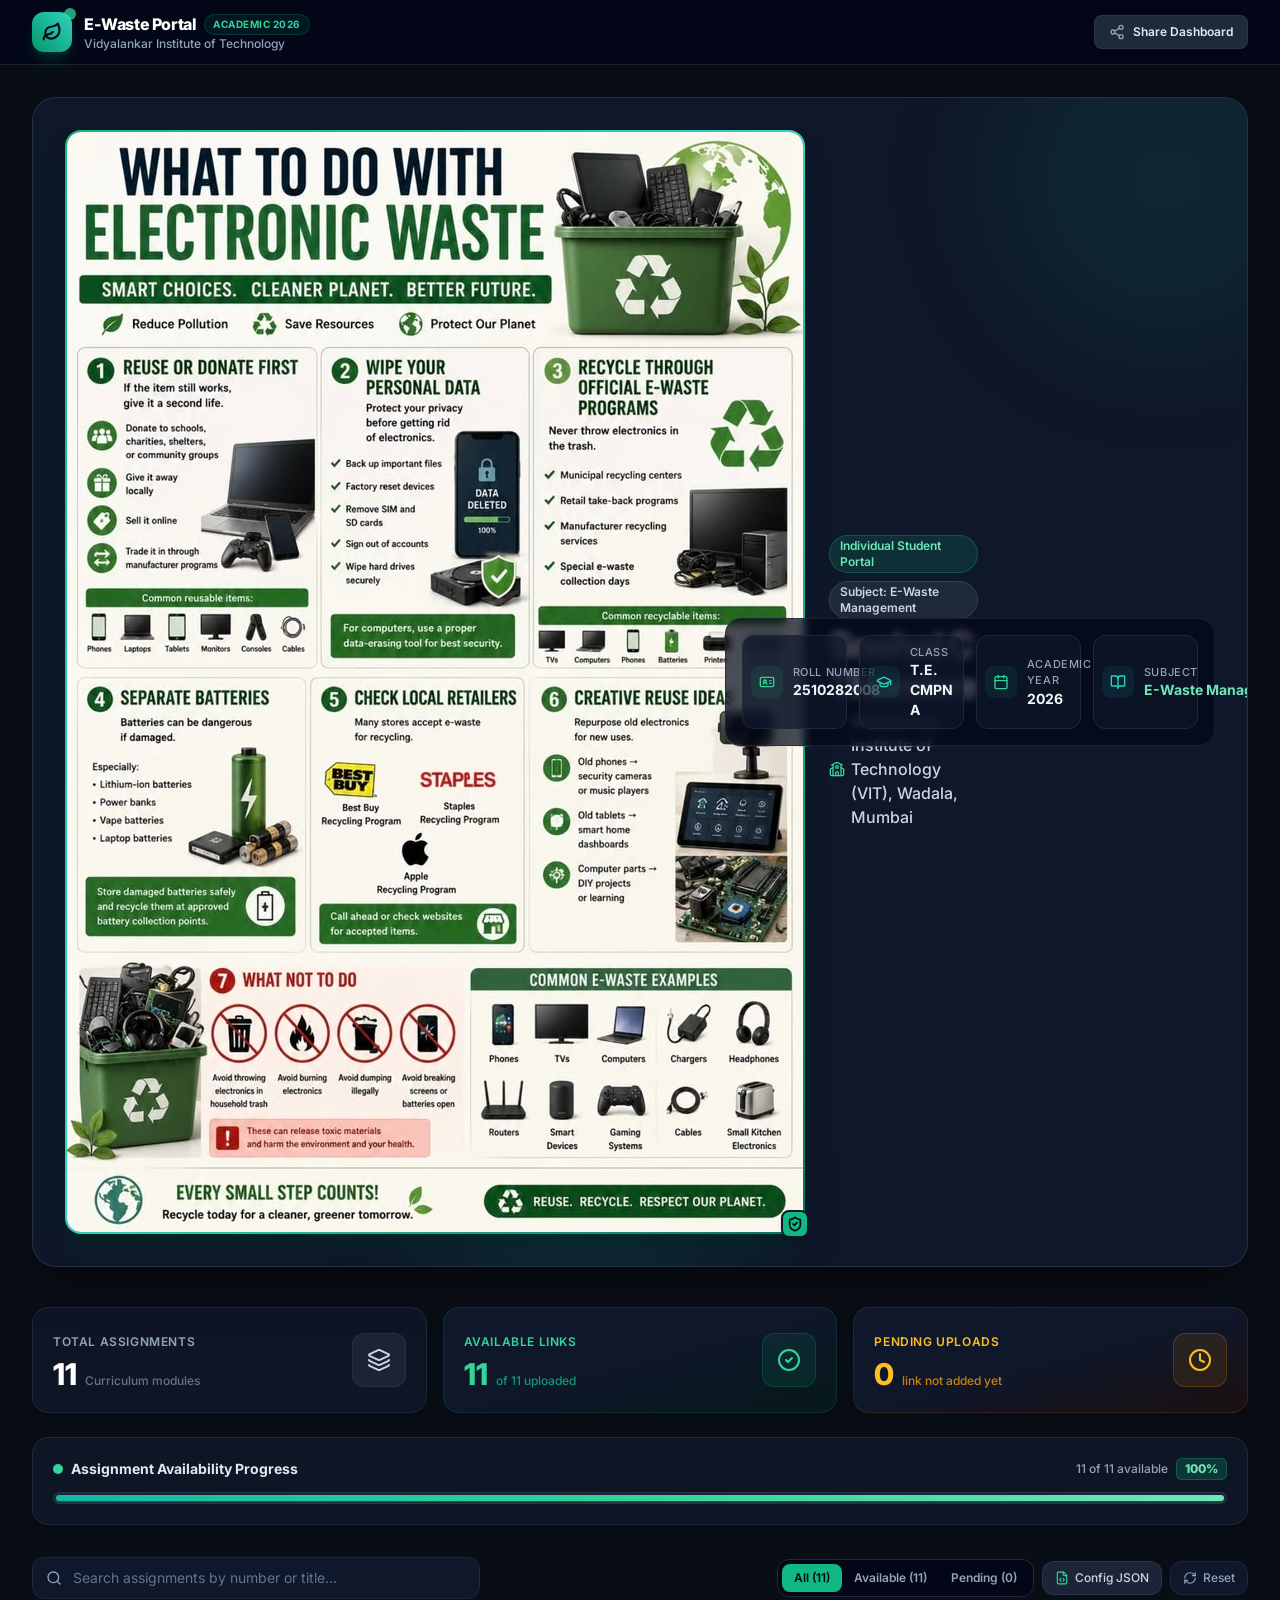
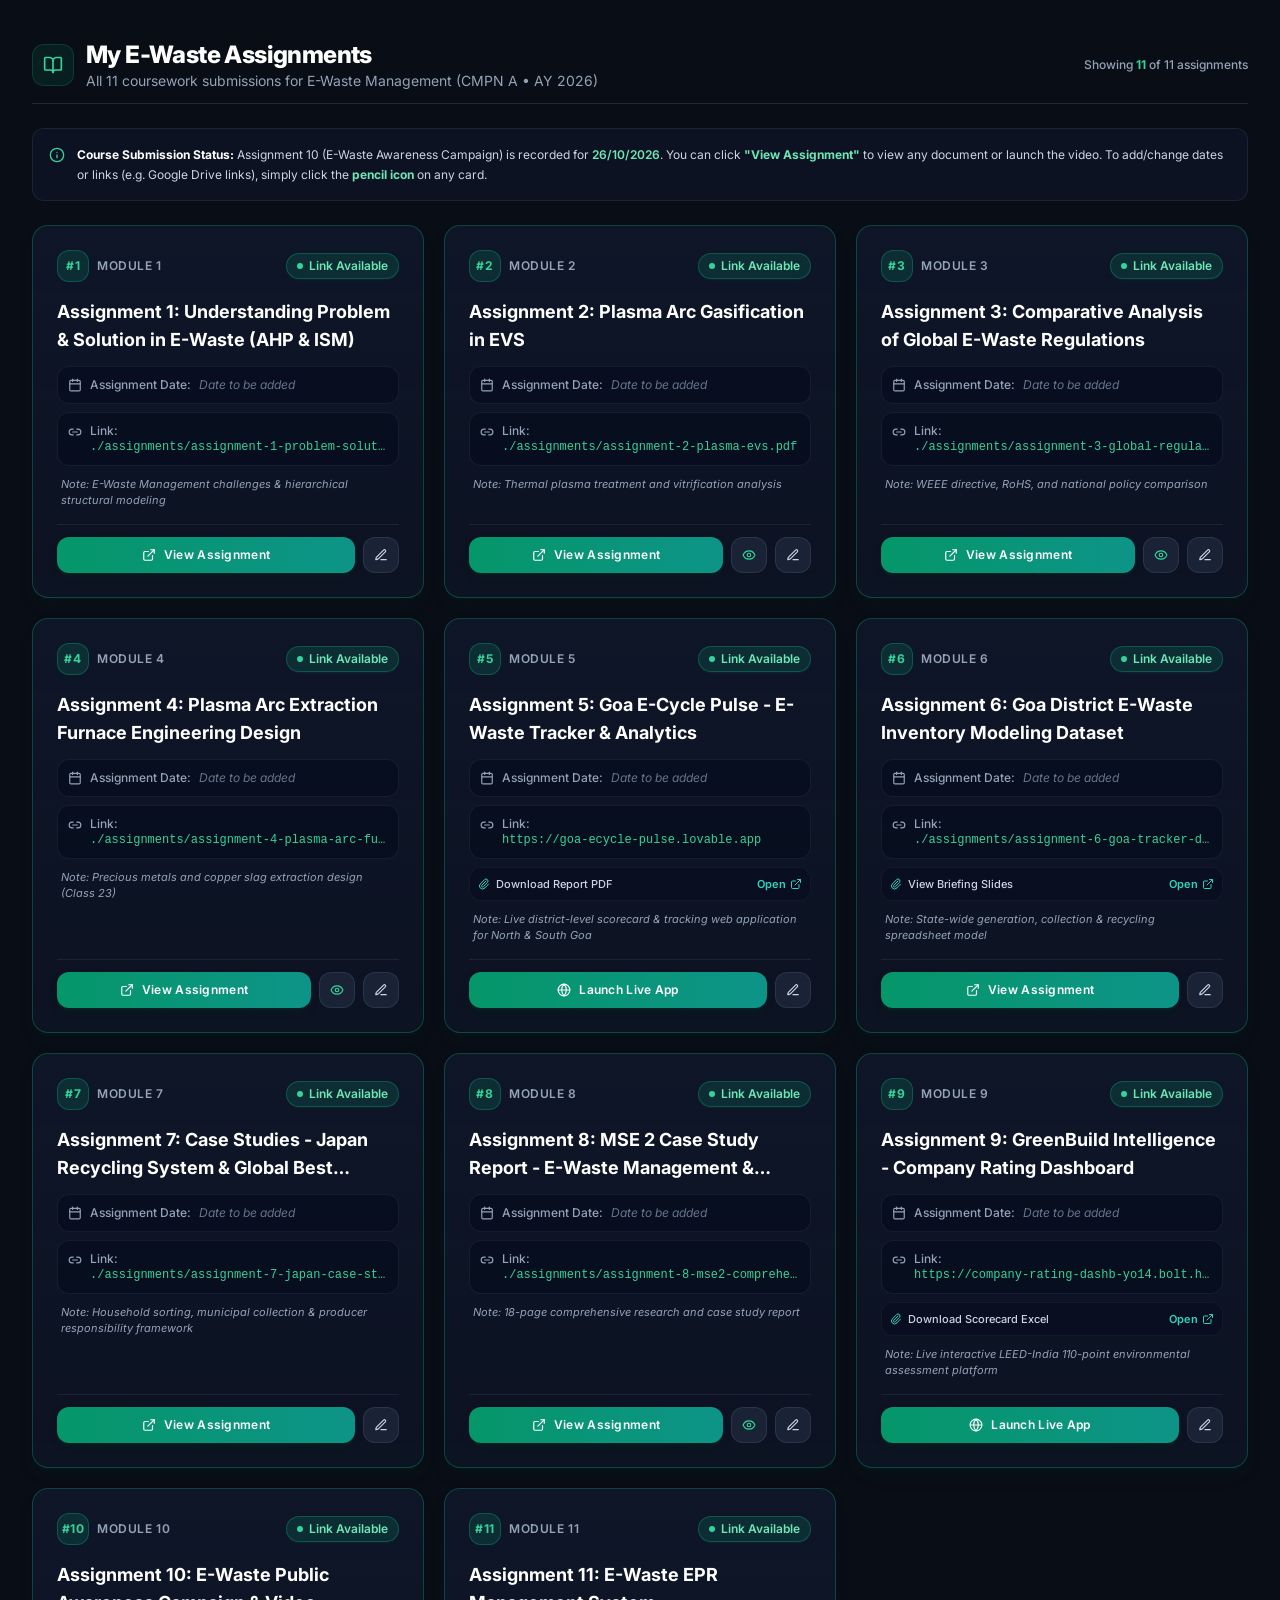
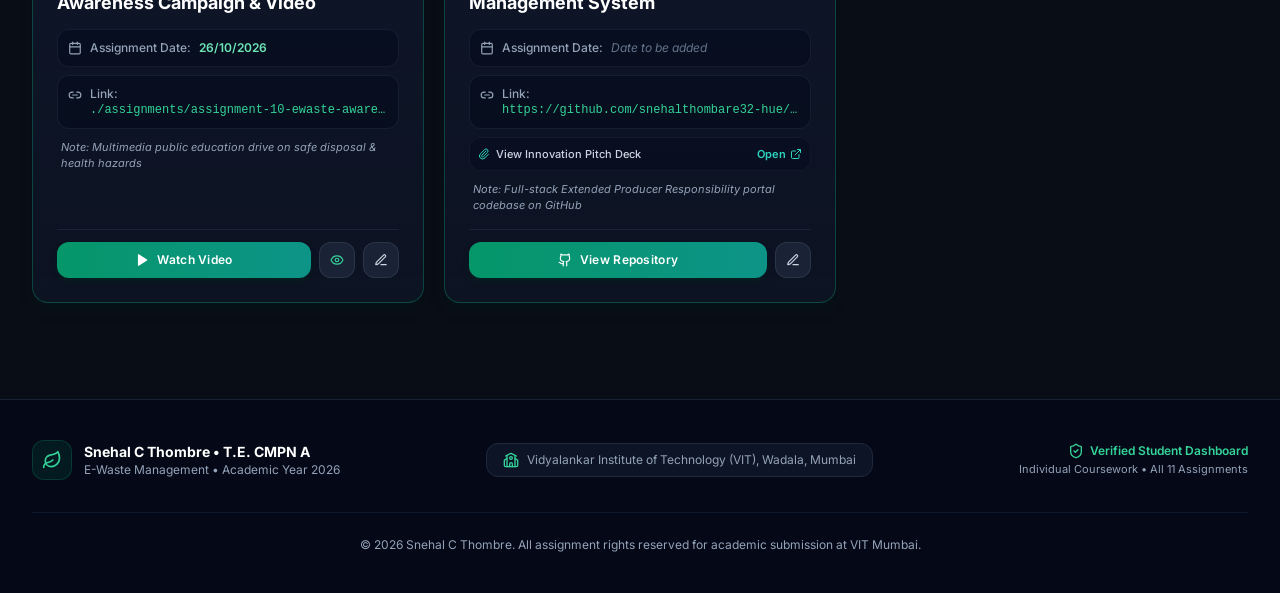
==== commit 5f2b8f0d: "Fix relative asset and assignment URLs" ====
--- a/index.html
+++ b/index.html
@@ -9,7 +9,7 @@
     <link rel="preconnect" href="https://fonts.googleapis.com">
     <link rel="preconnect" href="https://fonts.gstatic.com" crossorigin>
     <link href="https://fonts.googleapis.com/css2?family=Plus+Jakarta+Sans:wght@400;500;600;700;800&family=Inter:wght@400;500;600;700&display=swap" rel="stylesheet">
-    <script type="module" crossorigin src="./assets/index-Coh-cjuI.js"></script>
+    <script type="module" crossorigin src="./assets/index-Ktf7VUXJ.js"></script>
     <link rel="stylesheet" crossorigin href="./assets/index-BJuwAI8t.css">
   </head>
   <body class="bg-slate-900 text-slate-100 antialiased selection:bg-emerald-500 selection:text-white min-h-screen">
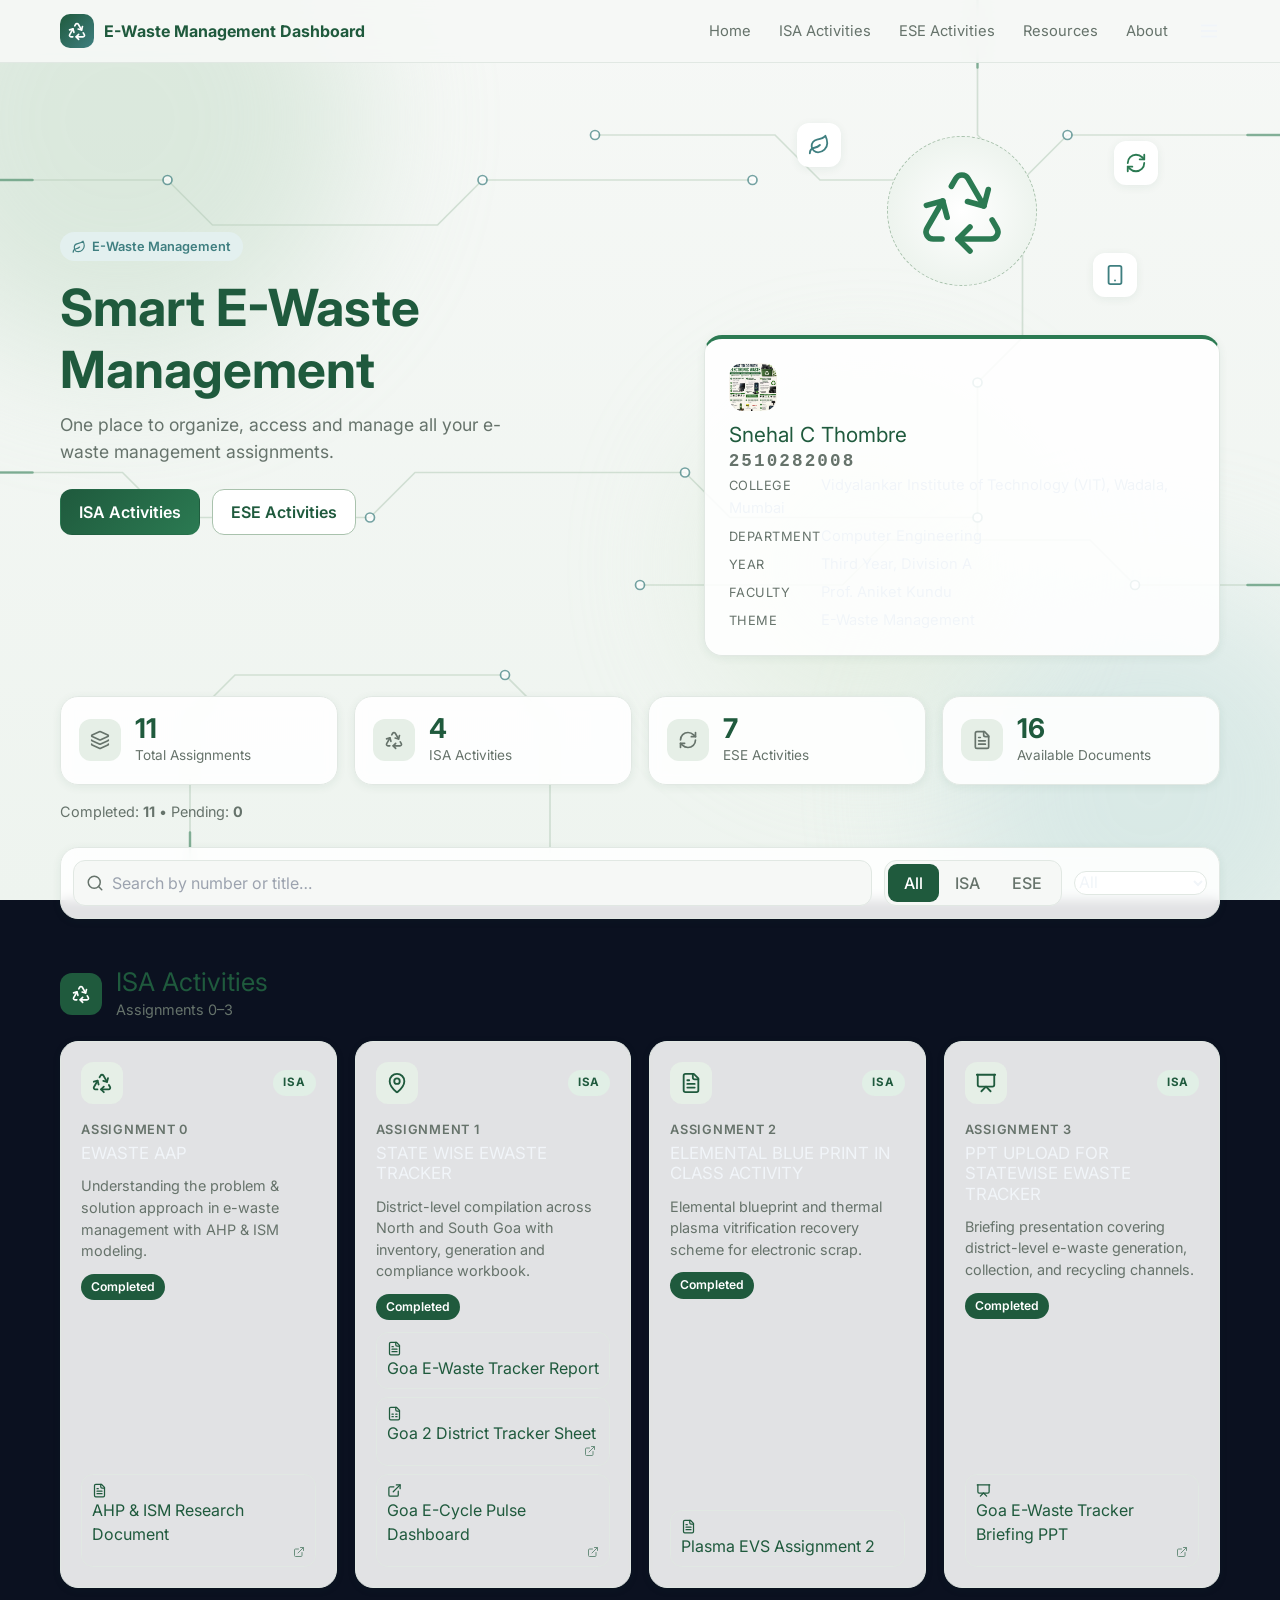
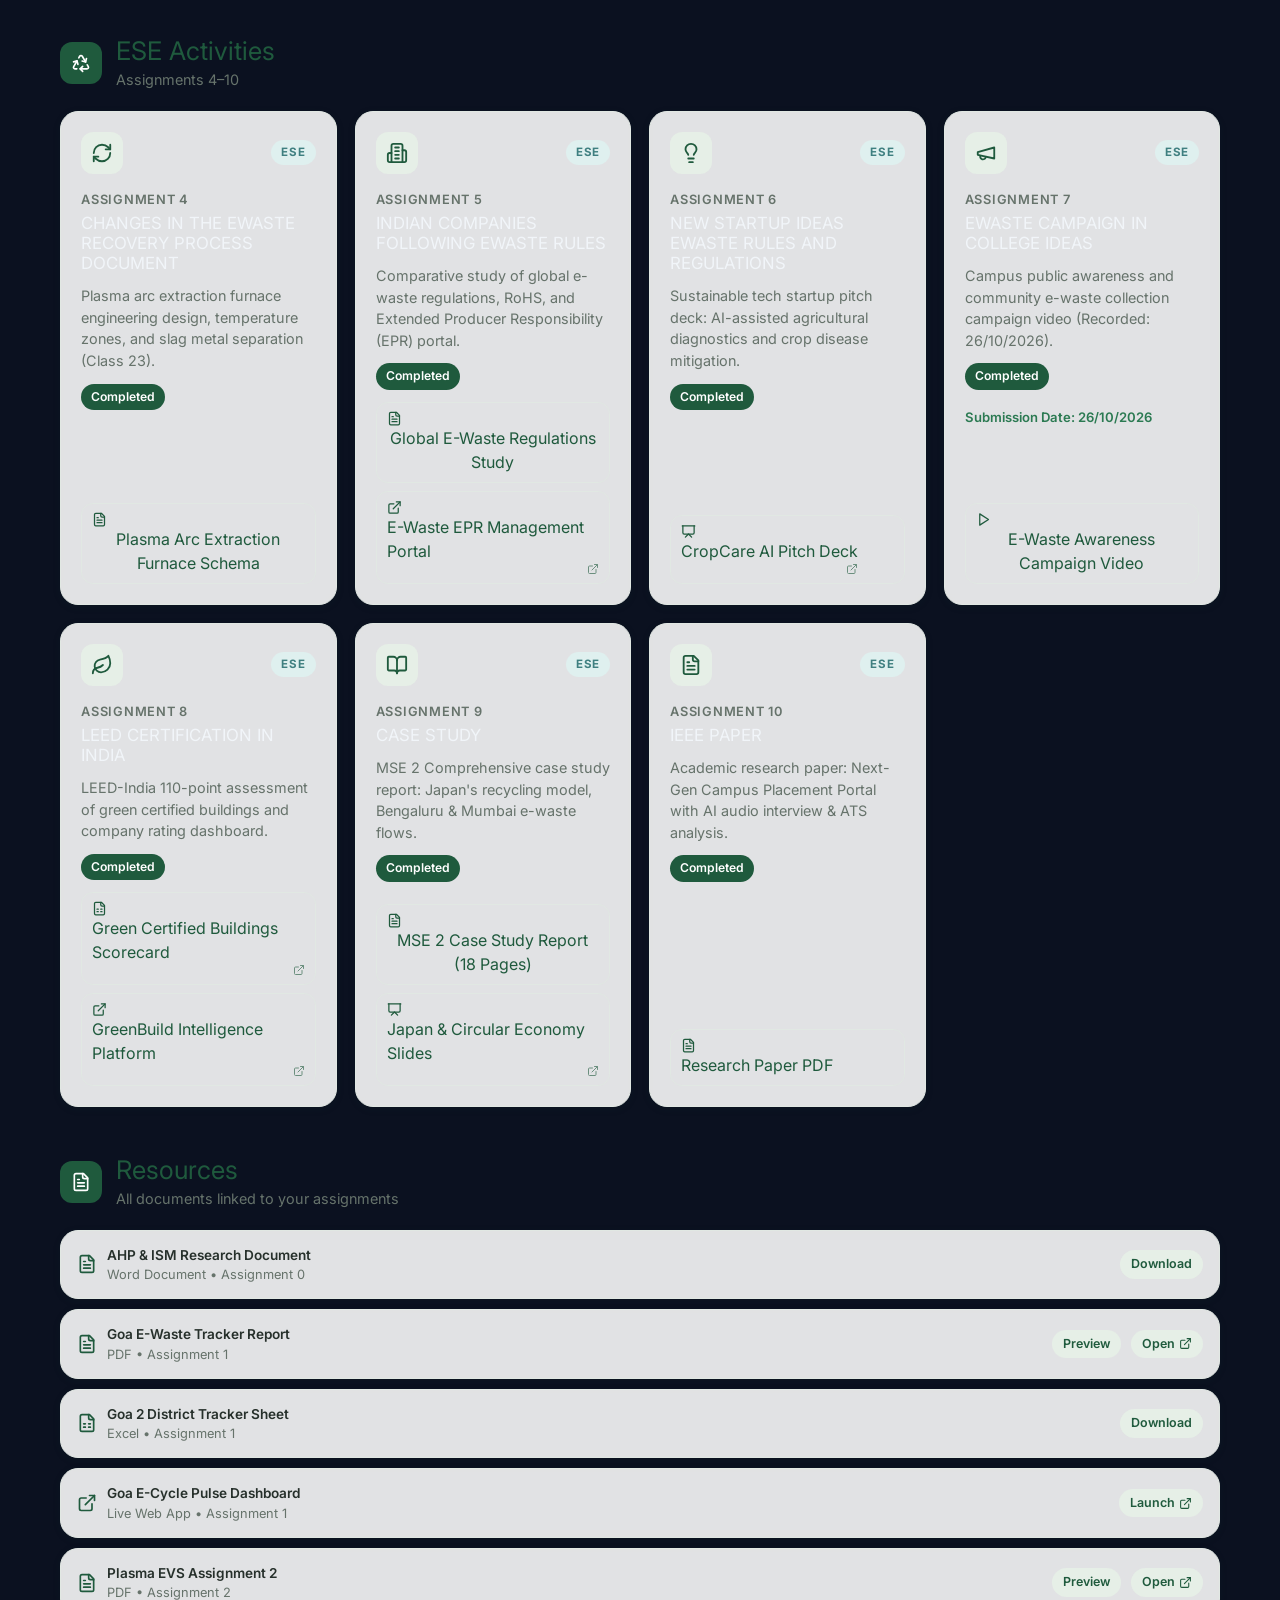
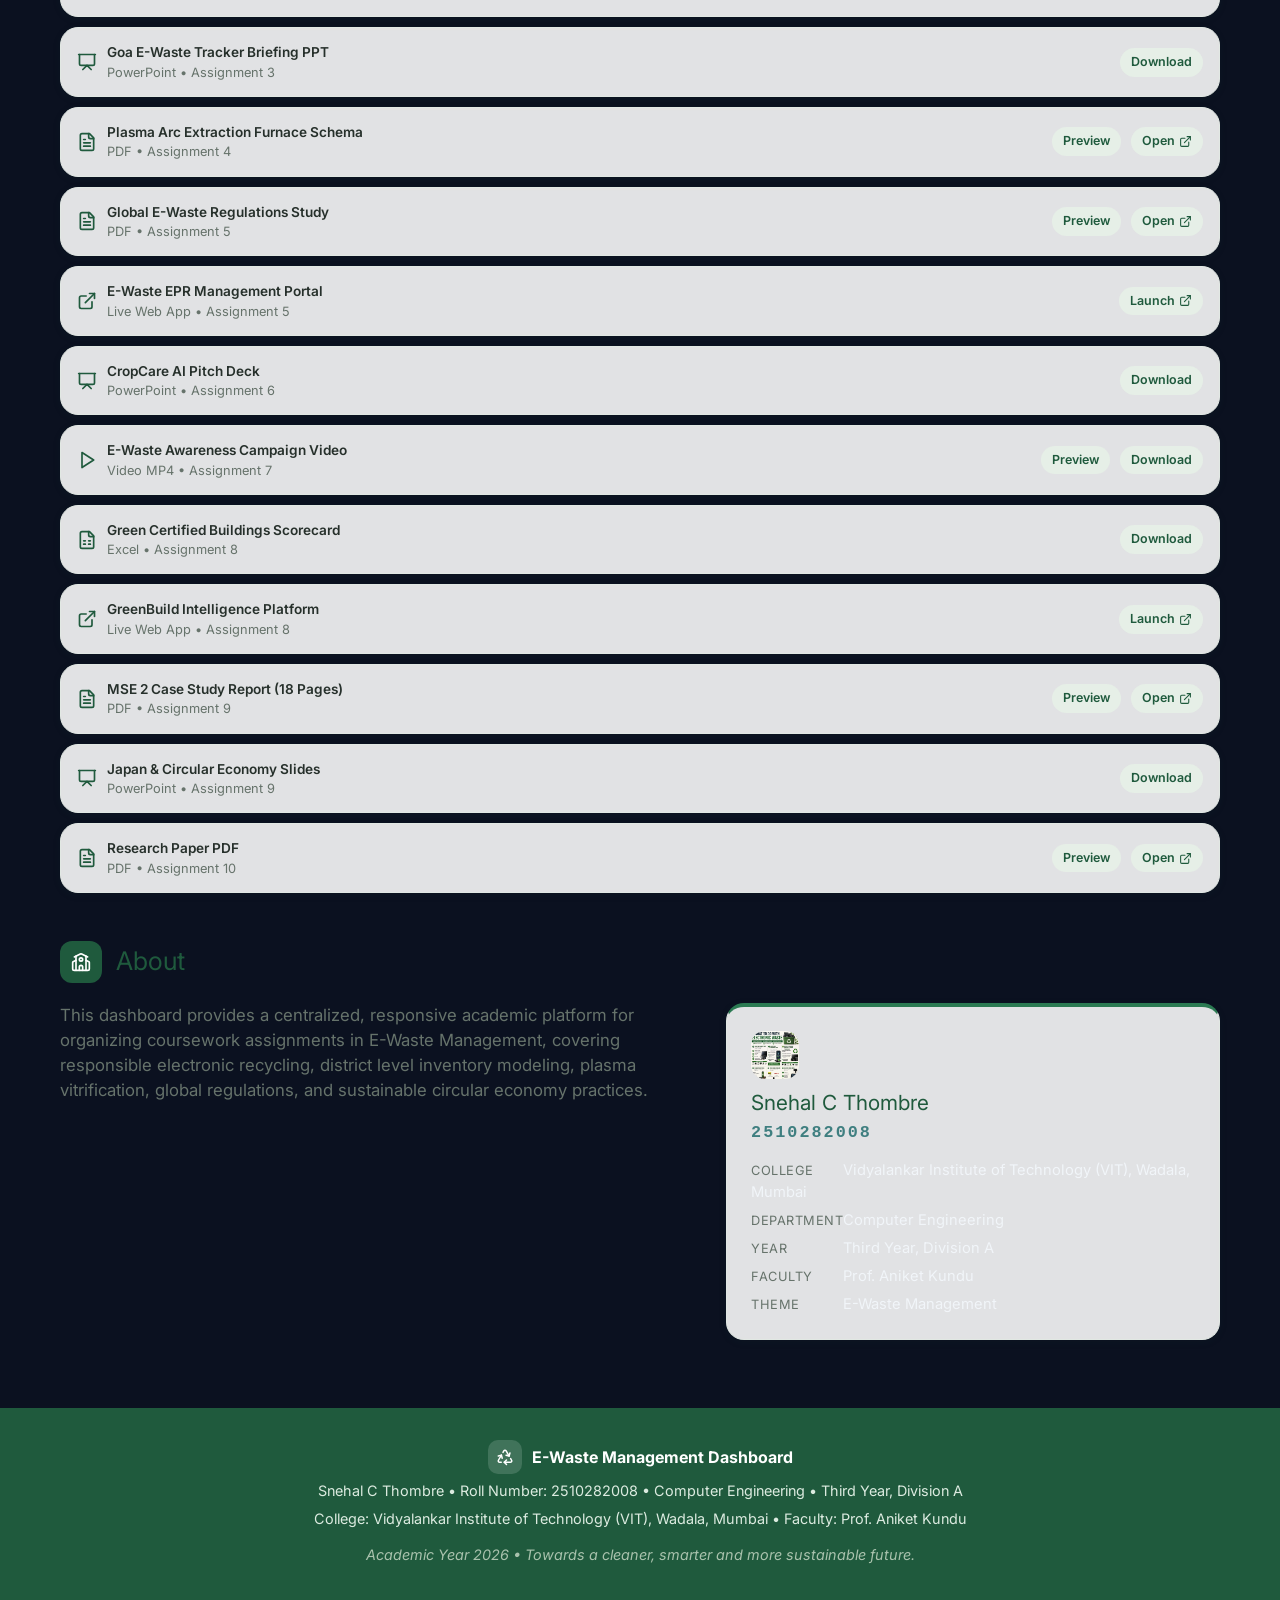
==== commit e6364002: "Update dashboard to exact Vit eco-academic design for Snehal C Thombre" ====
--- a/index.html
+++ b/index.html
@@ -2,17 +2,15 @@
 <html lang="en">
   <head>
     <meta charset="UTF-8" />
-    <link rel="icon" type="image/svg+xml" href="data:image/svg+xml,<svg xmlns='http://www.w3.org/2000/svg' viewBox='0 0 24 24' fill='none' stroke='%2310b981' stroke-width='2' stroke-linecap='round' stroke-linejoin='round'><path d='M3 6h18'/><path d='M19 6v14c0 1-1 2-2 2H7c-1 0-2-1-2-2V6'/><path d='M8 6V4c0-1 1-2 2-2h4c1 0 2 1 2 2v2'/><line x1='10' x2='10' y1='11' y2='17'/><line x1='14' x2='14' y1='11' y2='17'/></svg>" />
     <meta name="viewport" content="width=device-width, initial-scale=1.0" />
-    <title>Snehal C Thombre | E-Waste Management Assignment Dashboard</title>
-    <meta name="description" content="Individual Student E-Waste Management Assignment Dashboard for Snehal C Thombre, Roll No. 2510282008, Vidyalankar Institute of Technology (VIT), Mumbai." />
-    <link rel="preconnect" href="https://fonts.googleapis.com">
-    <link rel="preconnect" href="https://fonts.gstatic.com" crossorigin>
-    <link href="https://fonts.googleapis.com/css2?family=Plus+Jakarta+Sans:wght@400;500;600;700;800&family=Inter:wght@400;500;600;700&display=swap" rel="stylesheet">
-    <script type="module" crossorigin src="./assets/index-Ktf7VUXJ.js"></script>
-    <link rel="stylesheet" crossorigin href="./assets/index-BJuwAI8t.css">
+    <title>E-Waste Management Dashboard | Snehal C Thombre</title>
+    <link rel="preconnect" href="https://fonts.googleapis.com" />
+    <link href="https://fonts.googleapis.com/css2?family=Inter:wght@400;500;600;700&display=swap" rel="stylesheet" />
+    <link rel="icon" type="image/svg+xml" href="data:image/svg+xml,<svg xmlns='http://www.w3.org/2000/svg' viewBox='0 0 24 24' fill='none' stroke='%231f5a3d' stroke-width='2' stroke-linecap='round' stroke-linejoin='round'><path d='M7 19H4.815a1.83 1.83 0 0 1-1.57-.881 1.785 1.785 0 0 1-.004-1.784L7.196 9.5'/><path d='M11 19h8.2a1.8 1.8 0 0 0 1.5-1.5 1.8 1.8 0 0 0-.2-1.7l-4.7-8.1a1.8 1.8 0 0 0-1.6-.9h-1.9'/><path d='M11 12h8'/><path d='m16 9 3 3-3 3'/></svg>" />
+    <script type="module" crossorigin src="./assets/index-CmG6NDel.js"></script>
+    <link rel="stylesheet" crossorigin href="./assets/index-Br7IH2SK.css">
   </head>
-  <body class="bg-slate-900 text-slate-100 antialiased selection:bg-emerald-500 selection:text-white min-h-screen">
+  <body>
     <div id="root"></div>
   </body>
 </html>
--- a/assets/index-Br7IH2SK.css
+++ b/assets/index-Br7IH2SK.css
@@ -0,0 +1 @@
+:root{--bg:#f6f8f6;--card:#fff;--forest:#1f5a3d;--forest2:#2b7a52;--sage:#a9c2ad;--sage-l:#e6efe7;--teal:#3f7f80;--ink:#26302b;--mute:#66736b;--line:#e1e8e3;--shadow:0 2px 10px rgba(31,90,61,.07);--r:18px}*{box-sizing:border-box}html{scroll-behavior:smooth}body{margin:0;font-family:Inter,Poppins,system-ui,sans-serif;background:var(--bg);color:var(--ink);line-height:1.5}main{max-width:1200px;margin:0 auto;padding:0 20px;position:relative;z-index:1}h1,h2,h3{margin:0;line-height:1.2}a{color:inherit;text-decoration:none}button,select,input{font:inherit}:focus-visible{outline:2px solid var(--teal);outline-offset:2px}.card{background:#ffffffe0;-webkit-backdrop-filter:blur(6px);backdrop-filter:blur(6px);border:1px solid var(--line);border-radius:var(--r);box-shadow:var(--shadow);transition:transform .25s,box-shadow .25s}.navbar{position:sticky;top:0;z-index:50;background:#f6f8f6eb;-webkit-backdrop-filter:blur(10px);backdrop-filter:blur(10px);border-bottom:1px solid var(--line)}.nav-inner{max-width:1200px;margin:0 auto;padding:12px 20px;display:flex;align-items:center;gap:18px}.brand{display:flex;align-items:center;gap:10px;font-weight:700;color:var(--forest)}.logo{width:34px;height:34px;border-radius:10px;background:linear-gradient(135deg,var(--forest),var(--teal));color:#fff;display:grid;place-items:center}.nav-links{display:flex;gap:4px;margin-left:auto}.nav-links a{padding:8px 12px;border-radius:10px;font-size:.92rem;color:var(--mute);transition:.2s}.nav-links a:hover{background:var(--sage-l);color:var(--forest)}.profile-chip{display:flex;align-items:center;gap:6px;padding:7px 12px;border-radius:99px;background:var(--sage-l);color:var(--forest);font-weight:600;font-size:.88rem}.burger{display:none;background:none;border:0;color:var(--forest);cursor:pointer;margin-left:auto}.welcome{display:grid;grid-template-columns:1.2fr 1fr;grid-template-areas:"t a" "t p";gap:24px;padding:48px 0 24px;align-items:center}.welcome-text{grid-area:t}.welcome-art{grid-area:a}.welcome-profile{grid-area:p}.eyebrow{display:inline-flex;gap:6px;align-items:center;font-size:.8rem;font-weight:600;color:var(--teal);background:#e3f0ef;padding:5px 12px;border-radius:99px}.welcome h1{font-size:clamp(2rem,5vw,3.2rem);color:var(--forest);margin:16px 0 12px;font-weight:700}.welcome p{color:var(--mute);font-size:1.1rem;max-width:480px;margin:0}.cta-row{display:flex;gap:12px;margin-top:24px;flex-wrap:wrap}.welcome-art{position:relative;height:200px;display:grid;place-items:center}.orbit{width:150px;height:150px;border-radius:50%;display:grid;place-items:center;color:var(--forest2);background:radial-gradient(circle,#fff,var(--sage-l));border:1px dashed var(--sage);animation:spin 24s linear infinite}.float{position:absolute;width:44px;height:44px;border-radius:12px;background:#fff;box-shadow:var(--shadow);display:grid;place-items:center;color:var(--teal);animation:bob 4s ease-in-out infinite}.f1{top:12px;left:18%}.f2{bottom:14px;right:16%;animation-delay:1s}.f3{top:30px;right:12%;animation-delay:2s;color:var(--forest2)}@keyframes spin{to{transform:rotate(360deg)}}@keyframes bob{50%{transform:translateY(-8px)}}.fade-up{animation:up .7s ease both}@keyframes up{0%{opacity:0;transform:translateY(14px)}}.profile-card{padding:24px;border-top:4px solid var(--forest2)}.avatar{width:48px;height:48px;border-radius:14px;background:var(--sage-l);color:var(--forest);display:grid;place-items:center;margin-bottom:12px}.profile-card h3{font-size:1.3rem;color:var(--forest)}.roll{margin:4px 0 14px;font-family:ui-monospace,monospace;letter-spacing:.12em;font-weight:600;color:var(--teal);font-size:1.05rem}.profile-card ul{list-style:none;margin:0;padding:0;display:grid;gap:6px;font-size:.92rem}.profile-card li span{display:inline-block;width:92px;color:var(--mute);font-size:.8rem;text-transform:uppercase;letter-spacing:.04em}.stats{display:grid;grid-template-columns:repeat(4,1fr);gap:16px;margin:16px 0}.stat{padding:18px;display:flex;gap:14px;align-items:center}.stat:hover,.assignment:hover{transform:translateY(-4px);box-shadow:0 10px 24px #1f5a3d1f}.stat-icon{width:42px;height:42px;border-radius:12px;background:var(--sage-l);color:var(--forest);display:grid;place-items:center}.stat strong{display:block;font-size:1.7rem;color:var(--forest);line-height:1}.stat span{color:var(--mute);font-size:.85rem}.stats-note{grid-column:1/-1;margin:0;color:var(--mute);font-size:.9rem}.toolbar{display:flex;gap:12px;align-items:center;padding:12px;margin:24px 0 8px;flex-wrap:wrap}.search{flex:1 1 240px;display:flex;align-items:center;gap:8px;background:var(--bg);border:1px solid var(--line);border-radius:12px;padding:0 12px;color:var(--mute)}.search input{border:0;background:none;padding:10px 0;flex:1;outline:0;color:var(--ink);min-width:0}.seg{display:flex;background:var(--bg);border-radius:12px;padding:3px;border:1px solid var(--line)}.seg button{border:0;background:none;padding:7px 16px;border-radius:9px;cursor:pointer;color:var(--mute);font-weight:500}.seg .on{background:var(--forest);color:#fff}select{padding:10px 12px;border-radius:12px;border:1px solid var(--line);background:#fff;color:var(--ink)}.btn{display:inline-flex;align-items:center;justify-content:center;gap:8px;padding:10px 18px;border-radius:12px;border:1px solid transparent;font-weight:600;cursor:pointer;transition:.2s}.btn.primary{background:linear-gradient(135deg,var(--forest),var(--forest2));color:#fff}.btn.primary:hover{filter:brightness(1.1);transform:translateY(-1px)}.btn.ghost{background:#fff;border-color:var(--sage);color:var(--forest)}.btn.ghost:hover{background:var(--sage-l)}.btn.full{width:100%;margin-top:14px}.chip{display:inline-flex;align-items:center;gap:4px;padding:5px 11px;border-radius:99px;background:var(--sage-l);color:var(--forest);font-size:.78rem;font-weight:600;border:0;cursor:pointer;white-space:nowrap;transition:.2s}.chip:hover{background:var(--forest);color:#fff}.icon-link,.icon-btn{color:var(--mute);display:grid;place-items:center;background:none;border:0;cursor:pointer;padding:4px}.icon-link:hover,.icon-btn:hover{color:var(--forest)}.link{background:none;border:0;color:var(--teal);text-decoration:underline;cursor:pointer;padding:0}.section{padding:40px 0 8px;scroll-margin-top:70px}.section-head{display:flex;gap:14px;align-items:center;margin-bottom:20px}.section-head h2{font-size:1.6rem;color:var(--forest)}.section-head p{margin:2px 0 0;color:var(--mute);font-size:.9rem}.section-icon{width:42px;height:42px;border-radius:12px;display:grid;place-items:center;background:var(--forest);color:#fff}.ese .section-icon{background:var(--teal)}.grid{display:grid;grid-template-columns:repeat(auto-fill,minmax(260px,1fr));gap:18px}.assignment{padding:20px;display:flex;flex-direction:column;min-width:0}.a-top{display:flex;justify-content:space-between;align-items:center}.a-icon{width:42px;height:42px;border-radius:12px;background:var(--sage-l);color:var(--forest);display:grid;place-items:center}.badge{font-size:.72rem;font-weight:700;padding:4px 10px;border-radius:99px;letter-spacing:.06em}.badge.isa{background:#e1efe6;color:var(--forest)}.badge.ese{background:#dff0ef;color:var(--teal)}.a-num{margin:16px 0 4px;color:var(--mute);font-size:.8rem;font-weight:600;text-transform:uppercase;letter-spacing:.06em}.a-title{font-size:1.05rem;overflow-wrap:anywhere;margin-bottom:12px}.a-desc{color:var(--mute);font-size:.9rem;margin:0 0 12px}.status{align-self:flex-start;font-size:.76rem;font-weight:600;padding:4px 10px;border-radius:99px;margin-bottom:12px}.status.file-not-added{background:#f1f1ee;color:#76766f}.status.available{background:#e0f0e5;color:var(--forest2)}.status.completed{background:var(--forest);color:#fff}.no-file{display:flex;gap:6px;align-items:center;margin:auto 0 0;color:var(--mute);font-size:.88rem;padding-top:6px}.files{list-style:none;margin:auto 0 0;padding:0;display:grid;gap:8px}.files li,.row{display:flex;align-items:center;gap:10px;color:var(--forest)}.files li{padding:8px 10px;border:1px solid var(--line);border-radius:12px}.f-info{flex:1;min-width:0;display:flex;flex-direction:column}.f-name{font-size:.85rem;font-weight:600;color:var(--ink);overflow-wrap:anywhere}.f-info small{color:var(--mute)}.rows{display:grid;gap:10px}.row{padding:14px 16px}.empty{color:var(--mute);background:#fff;border:1px dashed var(--sage);padding:20px;border-radius:var(--r)}.empty.big{display:flex;gap:10px;align-items:center;margin:16px 0}code{background:var(--sage-l);padding:1px 6px;border-radius:6px;font-size:.85em}.about-grid{display:grid;grid-template-columns:1.3fr 1fr;gap:24px;align-items:start}.about-grid>p{font-size:1.05rem;color:var(--mute);margin:0}.footer{margin-top:60px;background:var(--forest);color:#dcebe0;padding:32px 20px;text-align:center}.footer .brand{color:#fff;justify-content:center}.footer .logo{background:#ffffff26}.foot-inner p{margin:6px 0;font-size:.9rem}.foot-inner .tag{font-style:italic;color:var(--sage);margin-top:14px}.modal-back{position:fixed;top:0;right:0;bottom:0;left:0;background:#14231b8c;z-index:100;display:grid;place-items:center;padding:16px;animation:fade .2s}@keyframes fade{0%{opacity:0}}.modal{background:#fff;border-radius:var(--r);width:min(1000px,100%);height:90vh;display:flex;flex-direction:column;overflow:hidden}.modal-bar{display:flex;align-items:center;gap:12px;padding:12px 16px;border-bottom:1px solid var(--line)}.modal-bar strong{flex:1;overflow:hidden;text-overflow:ellipsis;white-space:nowrap}.modal iframe{flex:1;border:0;width:100%}@media (max-width:900px){.stats{grid-template-columns:repeat(2,1fr)}.welcome{grid-template-columns:1fr;grid-template-areas:"t" "a" "p"}.about-grid{grid-template-columns:1fr}.grid{grid-template-columns:repeat(2,1fr)}}@media (max-width:820px){.burger{display:block}.profile-chip span{display:none}.profile-chip{padding:8px}.nav-links{display:none;position:absolute;top:100%;left:0;right:0;flex-direction:column;background:#fff;padding:12px 20px;border-bottom:1px solid var(--line);margin:0}.nav-links.open{display:flex}.nav-links a{padding:12px}.brand-text{font-size:.9rem}}@media (max-width:600px){.grid{grid-template-columns:1fr}.stats{grid-template-columns:1fr 1fr;gap:10px}.stat{padding:14px;flex-direction:column;align-items:flex-start}.toolbar>*{flex:1 1 100%}.seg button{flex:1}}@media (prefers-reduced-motion:reduce){*{animation:none!important;transition:none!important}}.bg-live{position:fixed;top:0;right:0;bottom:0;left:0;z-index:0;overflow:hidden;pointer-events:none;background:linear-gradient(180deg,#f6f8f6,#eef4ef)}.footer{position:relative;z-index:1}.blob{position:absolute;border-radius:50%;filter:blur(70px);opacity:.45;animation:blob 30s ease-in-out infinite}.b1{width:480px;height:480px;background:#bcd7c1;top:-120px;left:-120px}.b2{width:420px;height:420px;background:#bfdcdb;bottom:-100px;right:-80px;animation-delay:-10s}.b3{width:320px;height:320px;background:#d5e6d0;top:45%;left:55%;animation-delay:-20s}@keyframes blob{50%{transform:translate(60px,40px) scale(1.12)}}.circuit{position:absolute;top:0;right:0;bottom:0;left:0;width:100%;height:100%}.trace{fill:none;stroke:#b7cdbb;stroke-width:1.5;opacity:.55}.pulse{fill:none;stroke:var(--forest2);stroke-width:2.2;stroke-linecap:round;stroke-dasharray:60 900;opacity:.5;animation:flow 10s linear infinite}@keyframes flow{0%{stroke-dashoffset:960}to{stroke-dashoffset:0}}.node{fill:#fff;stroke:var(--teal);stroke-width:1.5;opacity:.7;animation:glow 4s ease-in-out infinite}@keyframes glow{50%{opacity:.2}}.drift{position:absolute;bottom:-60px;opacity:.16;animation:rise linear infinite}.drift.g{color:var(--forest2)}.drift.t{color:var(--teal)}@keyframes rise{0%{transform:translateY(0) rotate(0)}to{transform:translateY(-115vh) rotate(300deg)}}*,:before,:after{--tw-border-spacing-x: 0;--tw-border-spacing-y: 0;--tw-translate-x: 0;--tw-translate-y: 0;--tw-rotate: 0;--tw-skew-x: 0;--tw-skew-y: 0;--tw-scale-x: 1;--tw-scale-y: 1;--tw-pan-x: ;--tw-pan-y: ;--tw-pinch-zoom: ;--tw-scroll-snap-strictness: proximity;--tw-gradient-from-position: ;--tw-gradient-via-position: ;--tw-gradient-to-position: ;--tw-ordinal: ;--tw-slashed-zero: ;--tw-numeric-figure: ;--tw-numeric-spacing: ;--tw-numeric-fraction: ;--tw-ring-inset: ;--tw-ring-offset-width: 0px;--tw-ring-offset-color: #fff;--tw-ring-color: rgb(59 130 246 / .5);--tw-ring-offset-shadow: 0 0 #0000;--tw-ring-shadow: 0 0 #0000;--tw-shadow: 0 0 #0000;--tw-shadow-colored: 0 0 #0000;--tw-blur: ;--tw-brightness: ;--tw-contrast: ;--tw-grayscale: ;--tw-hue-rotate: ;--tw-invert: ;--tw-saturate: ;--tw-sepia: ;--tw-drop-shadow: ;--tw-backdrop-blur: ;--tw-backdrop-brightness: ;--tw-backdrop-contrast: ;--tw-backdrop-grayscale: ;--tw-backdrop-hue-rotate: ;--tw-backdrop-invert: ;--tw-backdrop-opacity: ;--tw-backdrop-saturate: ;--tw-backdrop-sepia: ;--tw-contain-size: ;--tw-contain-layout: ;--tw-contain-paint: ;--tw-contain-style: }::backdrop{--tw-border-spacing-x: 0;--tw-border-spacing-y: 0;--tw-translate-x: 0;--tw-translate-y: 0;--tw-rotate: 0;--tw-skew-x: 0;--tw-skew-y: 0;--tw-scale-x: 1;--tw-scale-y: 1;--tw-pan-x: ;--tw-pan-y: ;--tw-pinch-zoom: ;--tw-scroll-snap-strictness: proximity;--tw-gradient-from-position: ;--tw-gradient-via-position: ;--tw-gradient-to-position: ;--tw-ordinal: ;--tw-slashed-zero: ;--tw-numeric-figure: ;--tw-numeric-spacing: ;--tw-numeric-fraction: ;--tw-ring-inset: ;--tw-ring-offset-width: 0px;--tw-ring-offset-color: #fff;--tw-ring-color: rgb(59 130 246 / .5);--tw-ring-offset-shadow: 0 0 #0000;--tw-ring-shadow: 0 0 #0000;--tw-shadow: 0 0 #0000;--tw-shadow-colored: 0 0 #0000;--tw-blur: ;--tw-brightness: ;--tw-contrast: ;--tw-grayscale: ;--tw-hue-rotate: ;--tw-invert: ;--tw-saturate: ;--tw-sepia: ;--tw-drop-shadow: ;--tw-backdrop-blur: ;--tw-backdrop-brightness: ;--tw-backdrop-contrast: ;--tw-backdrop-grayscale: ;--tw-backdrop-hue-rotate: ;--tw-backdrop-invert: ;--tw-backdrop-opacity: ;--tw-backdrop-saturate: ;--tw-backdrop-sepia: ;--tw-contain-size: ;--tw-contain-layout: ;--tw-contain-paint: ;--tw-contain-style: }*,:before,:after{box-sizing:border-box;border-width:0;border-style:solid;border-color:#e5e7eb}:before,:after{--tw-content: ""}html,:host{line-height:1.5;-webkit-text-size-adjust:100%;-moz-tab-size:4;-o-tab-size:4;tab-size:4;font-family:Inter,system-ui,-apple-system,Segoe UI,Roboto,sans-serif;font-feature-settings:normal;font-variation-settings:normal;-webkit-tap-highlight-color:transparent}body{margin:0;line-height:inherit}hr{height:0;color:inherit;border-top-width:1px}abbr:where([title]){-webkit-text-decoration:underline dotted;text-decoration:underline dotted}h1,h2,h3,h4,h5,h6{font-size:inherit;font-weight:inherit}a{color:inherit;text-decoration:inherit}b,strong{font-weight:bolder}code,kbd,samp,pre{font-family:ui-monospace,SFMono-Regular,Menlo,Monaco,Consolas,Liberation Mono,Courier New,monospace;font-feature-settings:normal;font-variation-settings:normal;font-size:1em}small{font-size:80%}sub,sup{font-size:75%;line-height:0;position:relative;vertical-align:baseline}sub{bottom:-.25em}sup{top:-.5em}table{text-indent:0;border-color:inherit;border-collapse:collapse}button,input,optgroup,select,textarea{font-family:inherit;font-feature-settings:inherit;font-variation-settings:inherit;font-size:100%;font-weight:inherit;line-height:inherit;letter-spacing:inherit;color:inherit;margin:0;padding:0}button,select{text-transform:none}button,input:where([type=button]),input:where([type=reset]),input:where([type=submit]){-webkit-appearance:button;background-color:transparent;background-image:none}:-moz-focusring{outline:auto}:-moz-ui-invalid{box-shadow:none}progress{vertical-align:baseline}::-webkit-inner-spin-button,::-webkit-outer-spin-button{height:auto}[type=search]{-webkit-appearance:textfield;outline-offset:-2px}::-webkit-search-decoration{-webkit-appearance:none}::-webkit-file-upload-button{-webkit-appearance:button;font:inherit}summary{display:list-item}blockquote,dl,dd,h1,h2,h3,h4,h5,h6,hr,figure,p,pre{margin:0}fieldset{margin:0;padding:0}legend{padding:0}ol,ul,menu{list-style:none;margin:0;padding:0}dialog{padding:0}textarea{resize:vertical}input::-moz-placeholder,textarea::-moz-placeholder{opacity:1;color:#9ca3af}input::placeholder,textarea::placeholder{opacity:1;color:#9ca3af}button,[role=button]{cursor:pointer}:disabled{cursor:default}img,svg,video,canvas,audio,iframe,embed,object{display:block;vertical-align:middle}img,video{max-width:100%;height:auto}[hidden]:where(:not([hidden=until-found])){display:none}body{font-family:Plus Jakarta Sans,Inter,system-ui,-apple-system,sans-serif;background-color:#0b1120;color:#f1f5f9}.pointer-events-none{pointer-events:none}.fixed{position:fixed}.absolute{position:absolute}.relative{position:relative}.sticky{position:sticky}.inset-0{top:0;right:0;bottom:0;left:0}.-bottom-1{bottom:-.25rem}.-right-1{right:-.25rem}.-top-1{top:-.25rem}.bottom-0{bottom:0}.left-1\/3{left:33.333333%}.left-3{left:.75rem}.left-3\.5{left:.875rem}.right-0{right:0}.right-3{right:.75rem}.top-0{top:0}.top-1\/2{top:50%}.z-10{z-index:10}.z-40{z-index:40}.z-50{z-index:50}.mx-auto{margin-left:auto;margin-right:auto}.-mb-20{margin-bottom:-5rem}.-mr-20{margin-right:-5rem}.-mt-20{margin-top:-5rem}.mb-0\.5{margin-bottom:.125rem}.mb-1\.5{margin-bottom:.375rem}.mb-3{margin-bottom:.75rem}.mb-4{margin-bottom:1rem}.ml-2{margin-left:.5rem}.mr-1\.5{margin-right:.375rem}.mt-0\.5{margin-top:.125rem}.mt-1{margin-top:.25rem}.mt-1\.5{margin-top:.375rem}.mt-16{margin-top:4rem}.mt-3{margin-top:.75rem}.mt-4{margin-top:1rem}.mt-5{margin-top:1.25rem}.mt-8{margin-top:2rem}.line-clamp-2{overflow:hidden;display:-webkit-box;-webkit-box-orient:vertical;-webkit-line-clamp:2}.block{display:block}.flex{display:flex}.inline-flex{display:inline-flex}.grid{display:grid}.hidden{display:none}.h-1\.5{height:.375rem}.h-10{height:2.5rem}.h-16{height:4rem}.h-2\.5{height:.625rem}.h-3{height:.75rem}.h-3\.5{height:.875rem}.h-4{height:1rem}.h-5{height:1.25rem}.h-6{height:1.5rem}.h-72{height:18rem}.h-8{height:2rem}.h-80{height:20rem}.h-full{height:100%}.max-h-\[65vh\]{max-height:65vh}.max-h-\[90vh\]{max-height:90vh}.max-h-\[92vh\]{max-height:92vh}.min-h-0{min-height:0px}.min-h-\[240px\]{min-height:240px}.min-h-\[260px\]{min-height:260px}.min-h-\[300px\]{min-height:300px}.min-h-\[60vh\]{min-height:60vh}.w-1\.5{width:.375rem}.w-10{width:2.5rem}.w-2\.5{width:.625rem}.w-3{width:.75rem}.w-3\.5{width:.875rem}.w-4{width:1rem}.w-5{width:1.25rem}.w-6{width:1.5rem}.w-72{width:18rem}.w-8{width:2rem}.w-80{width:20rem}.w-full{width:100%}.min-w-0{min-width:0px}.max-w-2xl{max-width:42rem}.max-w-4xl{max-width:56rem}.max-w-7xl{max-width:80rem}.max-w-\[130px\]{max-width:130px}.max-w-lg{max-width:32rem}.max-w-md{max-width:28rem}.flex-1{flex:1 1 0%}.flex-shrink-0{flex-shrink:0}.-translate-y-1\/2{--tw-translate-y: -50%;transform:translate(var(--tw-translate-x),var(--tw-translate-y)) rotate(var(--tw-rotate)) skew(var(--tw-skew-x)) skewY(var(--tw-skew-y)) scaleX(var(--tw-scale-x)) scaleY(var(--tw-scale-y))}@keyframes ping{75%,to{transform:scale(2);opacity:0}}.animate-ping{animation:ping 1s cubic-bezier(0,0,.2,1) infinite}@keyframes pulse{50%{opacity:.5}}.animate-pulse{animation:pulse 2s cubic-bezier(.4,0,.6,1) infinite}.cursor-pointer{cursor:pointer}.grid-cols-1{grid-template-columns:repeat(1,minmax(0,1fr))}.grid-cols-2{grid-template-columns:repeat(2,minmax(0,1fr))}.flex-col{flex-direction:column}.flex-wrap{flex-wrap:wrap}.items-start{align-items:flex-start}.items-center{align-items:center}.items-baseline{align-items:baseline}.justify-end{justify-content:flex-end}.justify-center{justify-content:center}.justify-between{justify-content:space-between}.gap-1{gap:.25rem}.gap-1\.5{gap:.375rem}.gap-2{gap:.5rem}.gap-2\.5{gap:.625rem}.gap-3{gap:.75rem}.gap-4{gap:1rem}.gap-6{gap:1.5rem}.space-y-1>:not([hidden])~:not([hidden]){--tw-space-y-reverse: 0;margin-top:calc(.25rem * calc(1 - var(--tw-space-y-reverse)));margin-bottom:calc(.25rem * var(--tw-space-y-reverse))}.space-y-1\.5>:not([hidden])~:not([hidden]){--tw-space-y-reverse: 0;margin-top:calc(.375rem * calc(1 - var(--tw-space-y-reverse)));margin-bottom:calc(.375rem * var(--tw-space-y-reverse))}.space-y-2>:not([hidden])~:not([hidden]){--tw-space-y-reverse: 0;margin-top:calc(.5rem * calc(1 - var(--tw-space-y-reverse)));margin-bottom:calc(.5rem * var(--tw-space-y-reverse))}.space-y-4>:not([hidden])~:not([hidden]){--tw-space-y-reverse: 0;margin-top:calc(1rem * calc(1 - var(--tw-space-y-reverse)));margin-bottom:calc(1rem * var(--tw-space-y-reverse))}.space-y-6>:not([hidden])~:not([hidden]){--tw-space-y-reverse: 0;margin-top:calc(1.5rem * calc(1 - var(--tw-space-y-reverse)));margin-bottom:calc(1.5rem * var(--tw-space-y-reverse))}.overflow-auto{overflow:auto}.overflow-hidden{overflow:hidden}.overflow-y-auto{overflow-y:auto}.truncate{overflow:hidden;text-overflow:ellipsis;white-space:nowrap}.rounded-2xl{border-radius:1rem}.rounded-3xl{border-radius:1.5rem}.rounded-\[14px\]{border-radius:14px}.rounded-full{border-radius:9999px}.rounded-lg{border-radius:.5rem}.rounded-md{border-radius:.375rem}.rounded-xl{border-radius:.75rem}.border{border-width:1px}.border-0{border-width:0px}.border-2{border-width:2px}.border-b{border-bottom-width:1px}.border-t{border-top-width:1px}.border-amber-500\/20{border-color:#f59e0b33}.border-amber-500\/25{border-color:#f59e0b40}.border-amber-900\/40{border-color:#78350f66}.border-emerald-500\/20{border-color:#10b98133}.border-emerald-500\/30{border-color:#10b9814d}.border-emerald-900\/50{border-color:#064e3b80}.border-red-500\/80{border-color:#ef4444cc}.border-slate-700{--tw-border-opacity: 1;border-color:rgb(51 65 85 / var(--tw-border-opacity, 1))}.border-slate-700\/50{border-color:#33415580}.border-slate-700\/60{border-color:#33415599}.border-slate-700\/80{border-color:#334155cc}.border-slate-800{--tw-border-opacity: 1;border-color:rgb(30 41 59 / var(--tw-border-opacity, 1))}.border-slate-800\/40{border-color:#1e293b66}.border-slate-800\/60{border-color:#1e293b99}.border-slate-800\/80{border-color:#1e293bcc}.border-slate-900{--tw-border-opacity: 1;border-color:rgb(15 23 42 / var(--tw-border-opacity, 1))}.bg-amber-500\/10{background-color:#f59e0b1a}.bg-black\/60{background-color:#0009}.bg-emerald-400{--tw-bg-opacity: 1;background-color:rgb(52 211 153 / var(--tw-bg-opacity, 1))}.bg-emerald-500{--tw-bg-opacity: 1;background-color:rgb(16 185 129 / var(--tw-bg-opacity, 1))}.bg-emerald-500\/10{background-color:#10b9811a}.bg-emerald-500\/15{background-color:#10b98126}.bg-emerald-500\/20{background-color:#10b98133}.bg-slate-800{--tw-bg-opacity: 1;background-color:rgb(30 41 59 / var(--tw-bg-opacity, 1))}.bg-slate-800\/80{background-color:#1e293bcc}.bg-slate-800\/90{background-color:#1e293be6}.bg-slate-900{--tw-bg-opacity: 1;background-color:rgb(15 23 42 / var(--tw-bg-opacity, 1))}.bg-slate-900\/40{background-color:#0f172a66}.bg-slate-900\/70{background-color:#0f172ab3}.bg-slate-900\/80{background-color:#0f172acc}.bg-slate-950{--tw-bg-opacity: 1;background-color:rgb(2 6 23 / var(--tw-bg-opacity, 1))}.bg-slate-950\/30{background-color:#0206174d}.bg-slate-950\/40{background-color:#02061766}.bg-slate-950\/70{background-color:#020617b3}.bg-slate-950\/80{background-color:#020617cc}.bg-slate-950\/85{background-color:#020617d9}.bg-teal-500\/10{background-color:#14b8a61a}.bg-gradient-to-b{background-image:linear-gradient(to bottom,var(--tw-gradient-stops))}.bg-gradient-to-br{background-image:linear-gradient(to bottom right,var(--tw-gradient-stops))}.bg-gradient-to-r{background-image:linear-gradient(to right,var(--tw-gradient-stops))}.bg-gradient-to-tr{background-image:linear-gradient(to top right,var(--tw-gradient-stops))}.from-emerald-500{--tw-gradient-from: #10b981 var(--tw-gradient-from-position);--tw-gradient-to: rgb(16 185 129 / 0) var(--tw-gradient-to-position);--tw-gradient-stops: var(--tw-gradient-from), var(--tw-gradient-to)}.from-emerald-600{--tw-gradient-from: #059669 var(--tw-gradient-from-position);--tw-gradient-to: rgb(5 150 105 / 0) var(--tw-gradient-to-position);--tw-gradient-stops: var(--tw-gradient-from), var(--tw-gradient-to)}.from-slate-900{--tw-gradient-from: #0f172a var(--tw-gradient-from-position);--tw-gradient-to: rgb(15 23 42 / 0) var(--tw-gradient-to-position);--tw-gradient-stops: var(--tw-gradient-from), var(--tw-gradient-to)}.from-slate-900\/90{--tw-gradient-from: rgb(15 23 42 / .9) var(--tw-gradient-from-position);--tw-gradient-to: rgb(15 23 42 / 0) var(--tw-gradient-to-position);--tw-gradient-stops: var(--tw-gradient-from), var(--tw-gradient-to)}.from-teal-500{--tw-gradient-from: #14b8a6 var(--tw-gradient-from-position);--tw-gradient-to: rgb(20 184 166 / 0) var(--tw-gradient-to-position);--tw-gradient-stops: var(--tw-gradient-from), var(--tw-gradient-to)}.via-emerald-400{--tw-gradient-to: rgb(52 211 153 / 0) var(--tw-gradient-to-position);--tw-gradient-stops: var(--tw-gradient-from), #34d399 var(--tw-gradient-via-position), var(--tw-gradient-to)}.via-slate-900{--tw-gradient-to: rgb(15 23 42 / 0) var(--tw-gradient-to-position);--tw-gradient-stops: var(--tw-gradient-from), #0f172a var(--tw-gradient-via-position), var(--tw-gradient-to)}.via-teal-400{--tw-gradient-to: rgb(45 212 191 / 0) var(--tw-gradient-to-position);--tw-gradient-stops: var(--tw-gradient-from), #2dd4bf var(--tw-gradient-via-position), var(--tw-gradient-to)}.to-amber-950\/30{--tw-gradient-to: rgb(69 26 3 / .3) var(--tw-gradient-to-position)}.to-emerald-300{--tw-gradient-to: #6ee7b7 var(--tw-gradient-to-position)}.to-emerald-700{--tw-gradient-to: #047857 var(--tw-gradient-to-position)}.to-emerald-950\/40{--tw-gradient-to: rgb(2 44 34 / .4) var(--tw-gradient-to-position)}.to-slate-900{--tw-gradient-to: #0f172a var(--tw-gradient-to-position)}.to-slate-900\/60{--tw-gradient-to: rgb(15 23 42 / .6) var(--tw-gradient-to-position)}.to-teal-400{--tw-gradient-to: #2dd4bf var(--tw-gradient-to-position)}.to-teal-600{--tw-gradient-to: #0d9488 var(--tw-gradient-to-position)}.fill-current{fill:currentColor}.stroke-\[2\.5\]{stroke-width:2.5}.object-contain{-o-object-fit:contain;object-fit:contain}.object-cover{-o-object-fit:cover;object-fit:cover}.object-top{-o-object-position:top;object-position:top}.p-0\.5{padding:.125rem}.p-1{padding:.25rem}.p-1\.5{padding:.375rem}.p-2{padding:.5rem}.p-2\.5{padding:.625rem}.p-3{padding:.75rem}.p-3\.5{padding:.875rem}.p-4{padding:1rem}.p-5{padding:1.25rem}.p-6{padding:1.5rem}.p-8{padding:2rem}.px-1{padding-left:.25rem;padding-right:.25rem}.px-2{padding-left:.5rem;padding-right:.5rem}.px-2\.5{padding-left:.625rem;padding-right:.625rem}.px-3{padding-left:.75rem;padding-right:.75rem}.px-3\.5{padding-left:.875rem;padding-right:.875rem}.px-4{padding-left:1rem;padding-right:1rem}.px-5{padding-left:1.25rem;padding-right:1.25rem}.py-0\.5{padding-top:.125rem;padding-bottom:.125rem}.py-1{padding-top:.25rem;padding-bottom:.25rem}.py-1\.5{padding-top:.375rem;padding-bottom:.375rem}.py-10{padding-top:2.5rem;padding-bottom:2.5rem}.py-2{padding-top:.5rem;padding-bottom:.5rem}.py-2\.5{padding-top:.625rem;padding-bottom:.625rem}.pb-3{padding-bottom:.75rem}.pb-4{padding-bottom:1rem}.pl-10{padding-left:2.5rem}.pl-9{padding-left:2.25rem}.pr-1{padding-right:.25rem}.pr-3{padding-right:.75rem}.pr-4{padding-right:1rem}.pt-0\.5{padding-top:.125rem}.pt-2{padding-top:.5rem}.pt-3{padding-top:.75rem}.pt-4{padding-top:1rem}.pt-6{padding-top:1.5rem}.text-center{text-align:center}.font-mono{font-family:ui-monospace,SFMono-Regular,Menlo,Monaco,Consolas,Liberation Mono,Courier New,monospace}.text-2xl{font-size:1.5rem;line-height:2rem}.text-3xl{font-size:1.875rem;line-height:2.25rem}.text-\[10px\]{font-size:10px}.text-\[11px\]{font-size:11px}.text-base{font-size:1rem;line-height:1.5rem}.text-lg{font-size:1.125rem;line-height:1.75rem}.text-sm{font-size:.875rem;line-height:1.25rem}.text-xs{font-size:.75rem;line-height:1rem}.font-bold{font-weight:700}.font-extrabold{font-weight:800}.font-medium{font-weight:500}.font-semibold{font-weight:600}.uppercase{text-transform:uppercase}.italic{font-style:italic}.tracking-tight{letter-spacing:-.025em}.tracking-wide{letter-spacing:.025em}.tracking-wider{letter-spacing:.05em}.text-amber-300{--tw-text-opacity: 1;color:rgb(252 211 77 / var(--tw-text-opacity, 1))}.text-amber-400{--tw-text-opacity: 1;color:rgb(251 191 36 / var(--tw-text-opacity, 1))}.text-amber-400\/90{color:#fbbf24e6}.text-amber-500\/80{color:#f59e0bcc}.text-emerald-300{--tw-text-opacity: 1;color:rgb(110 231 183 / var(--tw-text-opacity, 1))}.text-emerald-400{--tw-text-opacity: 1;color:rgb(52 211 153 / var(--tw-text-opacity, 1))}.text-emerald-500\/80{color:#10b981cc}.text-red-400{--tw-text-opacity: 1;color:rgb(248 113 113 / var(--tw-text-opacity, 1))}.text-slate-100{--tw-text-opacity: 1;color:rgb(241 245 249 / var(--tw-text-opacity, 1))}.text-slate-200{--tw-text-opacity: 1;color:rgb(226 232 240 / var(--tw-text-opacity, 1))}.text-slate-300{--tw-text-opacity: 1;color:rgb(203 213 225 / var(--tw-text-opacity, 1))}.text-slate-400{--tw-text-opacity: 1;color:rgb(148 163 184 / var(--tw-text-opacity, 1))}.text-slate-500{--tw-text-opacity: 1;color:rgb(100 116 139 / var(--tw-text-opacity, 1))}.text-slate-950{--tw-text-opacity: 1;color:rgb(2 6 23 / var(--tw-text-opacity, 1))}.text-teal-400{--tw-text-opacity: 1;color:rgb(45 212 191 / var(--tw-text-opacity, 1))}.text-white{--tw-text-opacity: 1;color:rgb(255 255 255 / var(--tw-text-opacity, 1))}.placeholder-slate-500::-moz-placeholder{--tw-placeholder-opacity: 1;color:rgb(100 116 139 / var(--tw-placeholder-opacity, 1))}.placeholder-slate-500::placeholder{--tw-placeholder-opacity: 1;color:rgb(100 116 139 / var(--tw-placeholder-opacity, 1))}.placeholder-slate-600::-moz-placeholder{--tw-placeholder-opacity: 1;color:rgb(71 85 105 / var(--tw-placeholder-opacity, 1))}.placeholder-slate-600::placeholder{--tw-placeholder-opacity: 1;color:rgb(71 85 105 / var(--tw-placeholder-opacity, 1))}.opacity-75{opacity:.75}.shadow-2xl{--tw-shadow: 0 25px 50px -12px rgb(0 0 0 / .25);--tw-shadow-colored: 0 25px 50px -12px var(--tw-shadow-color);box-shadow:var(--tw-ring-offset-shadow, 0 0 #0000),var(--tw-ring-shadow, 0 0 #0000),var(--tw-shadow)}.shadow-lg{--tw-shadow: 0 10px 15px -3px rgb(0 0 0 / .1), 0 4px 6px -4px rgb(0 0 0 / .1);--tw-shadow-colored: 0 10px 15px -3px var(--tw-shadow-color), 0 4px 6px -4px var(--tw-shadow-color);box-shadow:var(--tw-ring-offset-shadow, 0 0 #0000),var(--tw-ring-shadow, 0 0 #0000),var(--tw-shadow)}.shadow-md{--tw-shadow: 0 4px 6px -1px rgb(0 0 0 / .1), 0 2px 4px -2px rgb(0 0 0 / .1);--tw-shadow-colored: 0 4px 6px -1px var(--tw-shadow-color), 0 2px 4px -2px var(--tw-shadow-color);box-shadow:var(--tw-ring-offset-shadow, 0 0 #0000),var(--tw-ring-shadow, 0 0 #0000),var(--tw-shadow)}.shadow-sm{--tw-shadow: 0 1px 2px 0 rgb(0 0 0 / .05);--tw-shadow-colored: 0 1px 2px 0 var(--tw-shadow-color);box-shadow:var(--tw-ring-offset-shadow, 0 0 #0000),var(--tw-ring-shadow, 0 0 #0000),var(--tw-shadow)}.shadow-xl{--tw-shadow: 0 20px 25px -5px rgb(0 0 0 / .1), 0 8px 10px -6px rgb(0 0 0 / .1);--tw-shadow-colored: 0 20px 25px -5px var(--tw-shadow-color), 0 8px 10px -6px var(--tw-shadow-color);box-shadow:var(--tw-ring-offset-shadow, 0 0 #0000),var(--tw-ring-shadow, 0 0 #0000),var(--tw-shadow)}.shadow-black\/40{--tw-shadow-color: rgb(0 0 0 / .4);--tw-shadow: var(--tw-shadow-colored)}.shadow-emerald-500\/10{--tw-shadow-color: rgb(16 185 129 / .1);--tw-shadow: var(--tw-shadow-colored)}.shadow-emerald-500\/20{--tw-shadow-color: rgb(16 185 129 / .2);--tw-shadow: var(--tw-shadow-colored)}.shadow-emerald-500\/25{--tw-shadow-color: rgb(16 185 129 / .25);--tw-shadow: var(--tw-shadow-colored)}.shadow-emerald-500\/50{--tw-shadow-color: rgb(16 185 129 / .5);--tw-shadow: var(--tw-shadow-colored)}.shadow-emerald-950\/20{--tw-shadow-color: rgb(2 44 34 / .2);--tw-shadow: var(--tw-shadow-colored)}.shadow-emerald-950\/50{--tw-shadow-color: rgb(2 44 34 / .5);--tw-shadow: var(--tw-shadow-colored)}.outline-none{outline:2px solid transparent;outline-offset:2px}.blur-3xl{--tw-blur: blur(64px);filter:var(--tw-blur) var(--tw-brightness) var(--tw-contrast) var(--tw-grayscale) var(--tw-hue-rotate) var(--tw-invert) var(--tw-saturate) var(--tw-sepia) var(--tw-drop-shadow)}.filter{filter:var(--tw-blur) var(--tw-brightness) var(--tw-contrast) var(--tw-grayscale) var(--tw-hue-rotate) var(--tw-invert) var(--tw-saturate) var(--tw-sepia) var(--tw-drop-shadow)}.backdrop-blur-md{--tw-backdrop-blur: blur(12px);-webkit-backdrop-filter:var(--tw-backdrop-blur) var(--tw-backdrop-brightness) var(--tw-backdrop-contrast) var(--tw-backdrop-grayscale) var(--tw-backdrop-hue-rotate) var(--tw-backdrop-invert) var(--tw-backdrop-opacity) var(--tw-backdrop-saturate) var(--tw-backdrop-sepia);backdrop-filter:var(--tw-backdrop-blur) var(--tw-backdrop-brightness) var(--tw-backdrop-contrast) var(--tw-backdrop-grayscale) var(--tw-backdrop-hue-rotate) var(--tw-backdrop-invert) var(--tw-backdrop-opacity) var(--tw-backdrop-saturate) var(--tw-backdrop-sepia)}.backdrop-blur-sm{--tw-backdrop-blur: blur(4px);-webkit-backdrop-filter:var(--tw-backdrop-blur) var(--tw-backdrop-brightness) var(--tw-backdrop-contrast) var(--tw-backdrop-grayscale) var(--tw-backdrop-hue-rotate) var(--tw-backdrop-invert) var(--tw-backdrop-opacity) var(--tw-backdrop-saturate) var(--tw-backdrop-sepia);backdrop-filter:var(--tw-backdrop-blur) var(--tw-backdrop-brightness) var(--tw-backdrop-contrast) var(--tw-backdrop-grayscale) var(--tw-backdrop-hue-rotate) var(--tw-backdrop-invert) var(--tw-backdrop-opacity) var(--tw-backdrop-saturate) var(--tw-backdrop-sepia)}.transition-all{transition-property:all;transition-timing-function:cubic-bezier(.4,0,.2,1);transition-duration:.15s}.transition-colors{transition-property:color,background-color,border-color,text-decoration-color,fill,stroke;transition-timing-function:cubic-bezier(.4,0,.2,1);transition-duration:.15s}.duration-300{transition-duration:.3s}.duration-700{transition-duration:.7s}.ease-out{transition-timing-function:cubic-bezier(0,0,.2,1)}::-webkit-scrollbar{width:8px;height:8px}::-webkit-scrollbar-track{background:#0f172a}::-webkit-scrollbar-thumb{background:#334155;border-radius:4px}::-webkit-scrollbar-thumb:hover{background:#475569}.hover\:-translate-y-0\.5:hover{--tw-translate-y: -.125rem;transform:translate(var(--tw-translate-x),var(--tw-translate-y)) rotate(var(--tw-rotate)) skew(var(--tw-skew-x)) skewY(var(--tw-skew-y)) scaleX(var(--tw-scale-x)) scaleY(var(--tw-scale-y))}.hover\:-translate-y-1:hover{--tw-translate-y: -.25rem;transform:translate(var(--tw-translate-x),var(--tw-translate-y)) rotate(var(--tw-rotate)) skew(var(--tw-skew-x)) skewY(var(--tw-skew-y)) scaleX(var(--tw-scale-x)) scaleY(var(--tw-scale-y))}.hover\:border-amber-500\/40:hover{border-color:#f59e0b66}.hover\:border-emerald-500\/70:hover{border-color:#10b981b3}.hover\:border-red-900\/50:hover{border-color:#7f1d1d80}.hover\:border-slate-600:hover{--tw-border-opacity: 1;border-color:rgb(71 85 105 / var(--tw-border-opacity, 1))}.hover\:border-slate-700:hover{--tw-border-opacity: 1;border-color:rgb(51 65 85 / var(--tw-border-opacity, 1))}.hover\:bg-emerald-400:hover{--tw-bg-opacity: 1;background-color:rgb(52 211 153 / var(--tw-bg-opacity, 1))}.hover\:bg-red-950\/40:hover{background-color:#450a0a66}.hover\:bg-slate-700:hover{--tw-bg-opacity: 1;background-color:rgb(51 65 85 / var(--tw-bg-opacity, 1))}.hover\:bg-slate-700\/80:hover{background-color:#334155cc}.hover\:bg-slate-800:hover{--tw-bg-opacity: 1;background-color:rgb(30 41 59 / var(--tw-bg-opacity, 1))}.hover\:from-emerald-500:hover{--tw-gradient-from: #10b981 var(--tw-gradient-from-position);--tw-gradient-to: rgb(16 185 129 / 0) var(--tw-gradient-to-position);--tw-gradient-stops: var(--tw-gradient-from), var(--tw-gradient-to)}.hover\:to-teal-500:hover{--tw-gradient-to: #14b8a6 var(--tw-gradient-to-position)}.hover\:text-red-300:hover{--tw-text-opacity: 1;color:rgb(252 165 165 / var(--tw-text-opacity, 1))}.hover\:text-teal-300:hover{--tw-text-opacity: 1;color:rgb(94 234 212 / var(--tw-text-opacity, 1))}.hover\:text-white:hover{--tw-text-opacity: 1;color:rgb(255 255 255 / var(--tw-text-opacity, 1))}.hover\:underline:hover{text-decoration-line:underline}.hover\:shadow-emerald-900\/40:hover{--tw-shadow-color: rgb(6 78 59 / .4);--tw-shadow: var(--tw-shadow-colored)}.hover\:shadow-emerald-900\/60:hover{--tw-shadow-color: rgb(6 78 59 / .6);--tw-shadow: var(--tw-shadow-colored)}.focus\:border-emerald-500:focus{--tw-border-opacity: 1;border-color:rgb(16 185 129 / var(--tw-border-opacity, 1))}.focus\:border-emerald-500\/60:focus{border-color:#10b98199}.focus\:border-red-500:focus{--tw-border-opacity: 1;border-color:rgb(239 68 68 / var(--tw-border-opacity, 1))}.focus\:ring-1:focus{--tw-ring-offset-shadow: var(--tw-ring-inset) 0 0 0 var(--tw-ring-offset-width) var(--tw-ring-offset-color);--tw-ring-shadow: var(--tw-ring-inset) 0 0 0 calc(1px + var(--tw-ring-offset-width)) var(--tw-ring-color);box-shadow:var(--tw-ring-offset-shadow),var(--tw-ring-shadow),var(--tw-shadow, 0 0 #0000)}.focus\:ring-2:focus{--tw-ring-offset-shadow: var(--tw-ring-inset) 0 0 0 var(--tw-ring-offset-width) var(--tw-ring-offset-color);--tw-ring-shadow: var(--tw-ring-inset) 0 0 0 calc(2px + var(--tw-ring-offset-width)) var(--tw-ring-color);box-shadow:var(--tw-ring-offset-shadow),var(--tw-ring-shadow),var(--tw-shadow, 0 0 #0000)}.focus\:ring-emerald-500:focus{--tw-ring-opacity: 1;--tw-ring-color: rgb(16 185 129 / var(--tw-ring-opacity, 1))}.focus\:ring-emerald-500\/20:focus{--tw-ring-color: rgb(16 185 129 / .2)}.focus\:ring-red-500:focus{--tw-ring-opacity: 1;--tw-ring-color: rgb(239 68 68 / var(--tw-ring-opacity, 1))}.active\:scale-95:active{--tw-scale-x: .95;--tw-scale-y: .95;transform:translate(var(--tw-translate-x),var(--tw-translate-y)) rotate(var(--tw-rotate)) skew(var(--tw-skew-x)) skewY(var(--tw-skew-y)) scaleX(var(--tw-scale-x)) scaleY(var(--tw-scale-y))}.active\:scale-\[0\.98\]:active{--tw-scale-x: .98;--tw-scale-y: .98;transform:translate(var(--tw-translate-x),var(--tw-translate-y)) rotate(var(--tw-rotate)) skew(var(--tw-skew-x)) skewY(var(--tw-skew-y)) scaleX(var(--tw-scale-x)) scaleY(var(--tw-scale-y))}.group:hover .group-hover\:text-emerald-300{--tw-text-opacity: 1;color:rgb(110 231 183 / var(--tw-text-opacity, 1))}@media (min-width: 640px){.sm\:inline{display:inline}.sm\:max-w-none{max-width:none}.sm\:grid-cols-4{grid-template-columns:repeat(4,minmax(0,1fr))}.sm\:flex-row{flex-direction:row}.sm\:items-center{align-items:center}.sm\:gap-3{gap:.75rem}.sm\:gap-6{gap:1.5rem}.sm\:p-4{padding:1rem}.sm\:p-6{padding:1.5rem}.sm\:px-6{padding-left:1.5rem;padding-right:1.5rem}.sm\:text-3xl{font-size:1.875rem;line-height:2.25rem}.sm\:text-base{font-size:1rem;line-height:1.5rem}.sm\:text-lg{font-size:1.125rem;line-height:1.75rem}}@media (min-width: 768px){.md\:grid-cols-3{grid-template-columns:repeat(3,minmax(0,1fr))}.md\:flex-row{flex-direction:row}.md\:items-end{align-items:flex-end}.md\:items-center{align-items:center}.md\:p-8{padding:2rem}}@media (min-width: 1024px){.lg\:grid-cols-2{grid-template-columns:repeat(2,minmax(0,1fr))}.lg\:flex-row{flex-direction:row}.lg\:items-center{align-items:center}.lg\:justify-between{justify-content:space-between}.lg\:px-8{padding-left:2rem;padding-right:2rem}.lg\:text-4xl{font-size:2.25rem;line-height:2.5rem}}@media (min-width: 1280px){.xl\:grid-cols-4{grid-template-columns:repeat(4,minmax(0,1fr))}}
